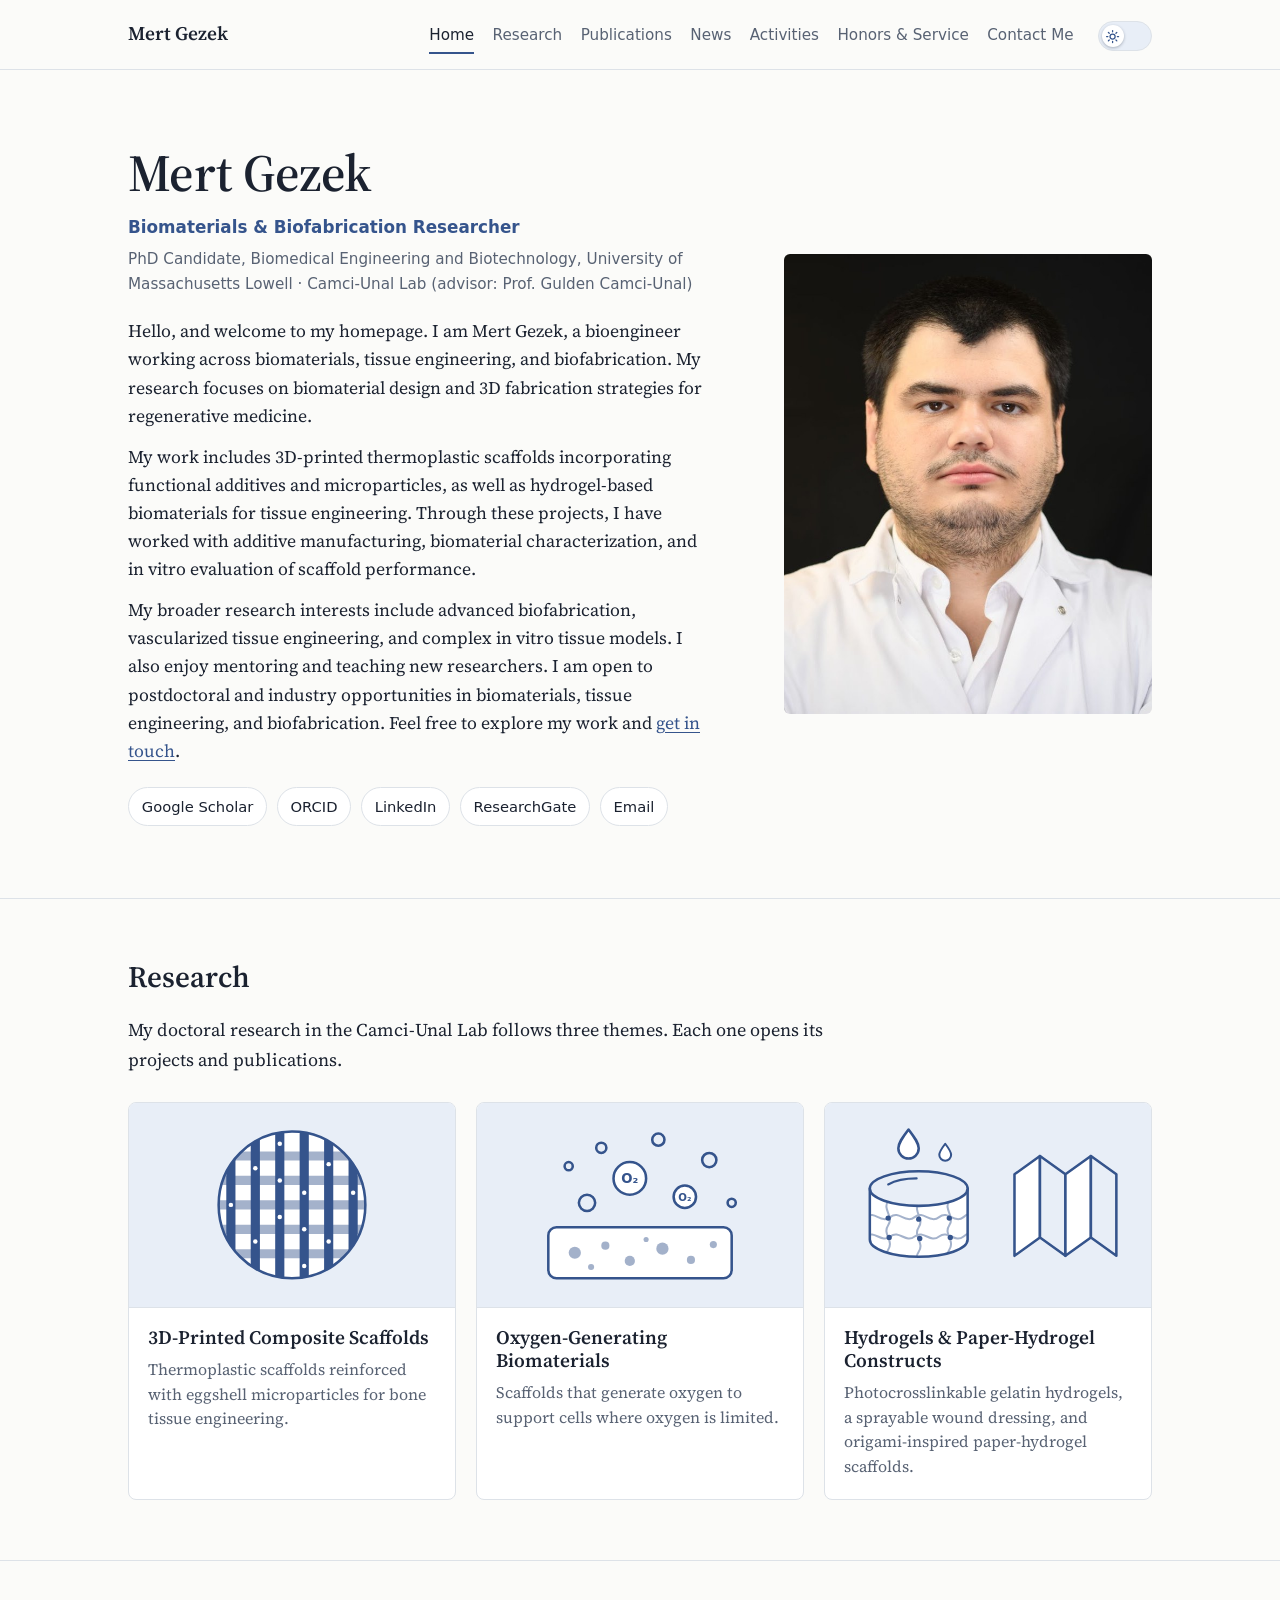
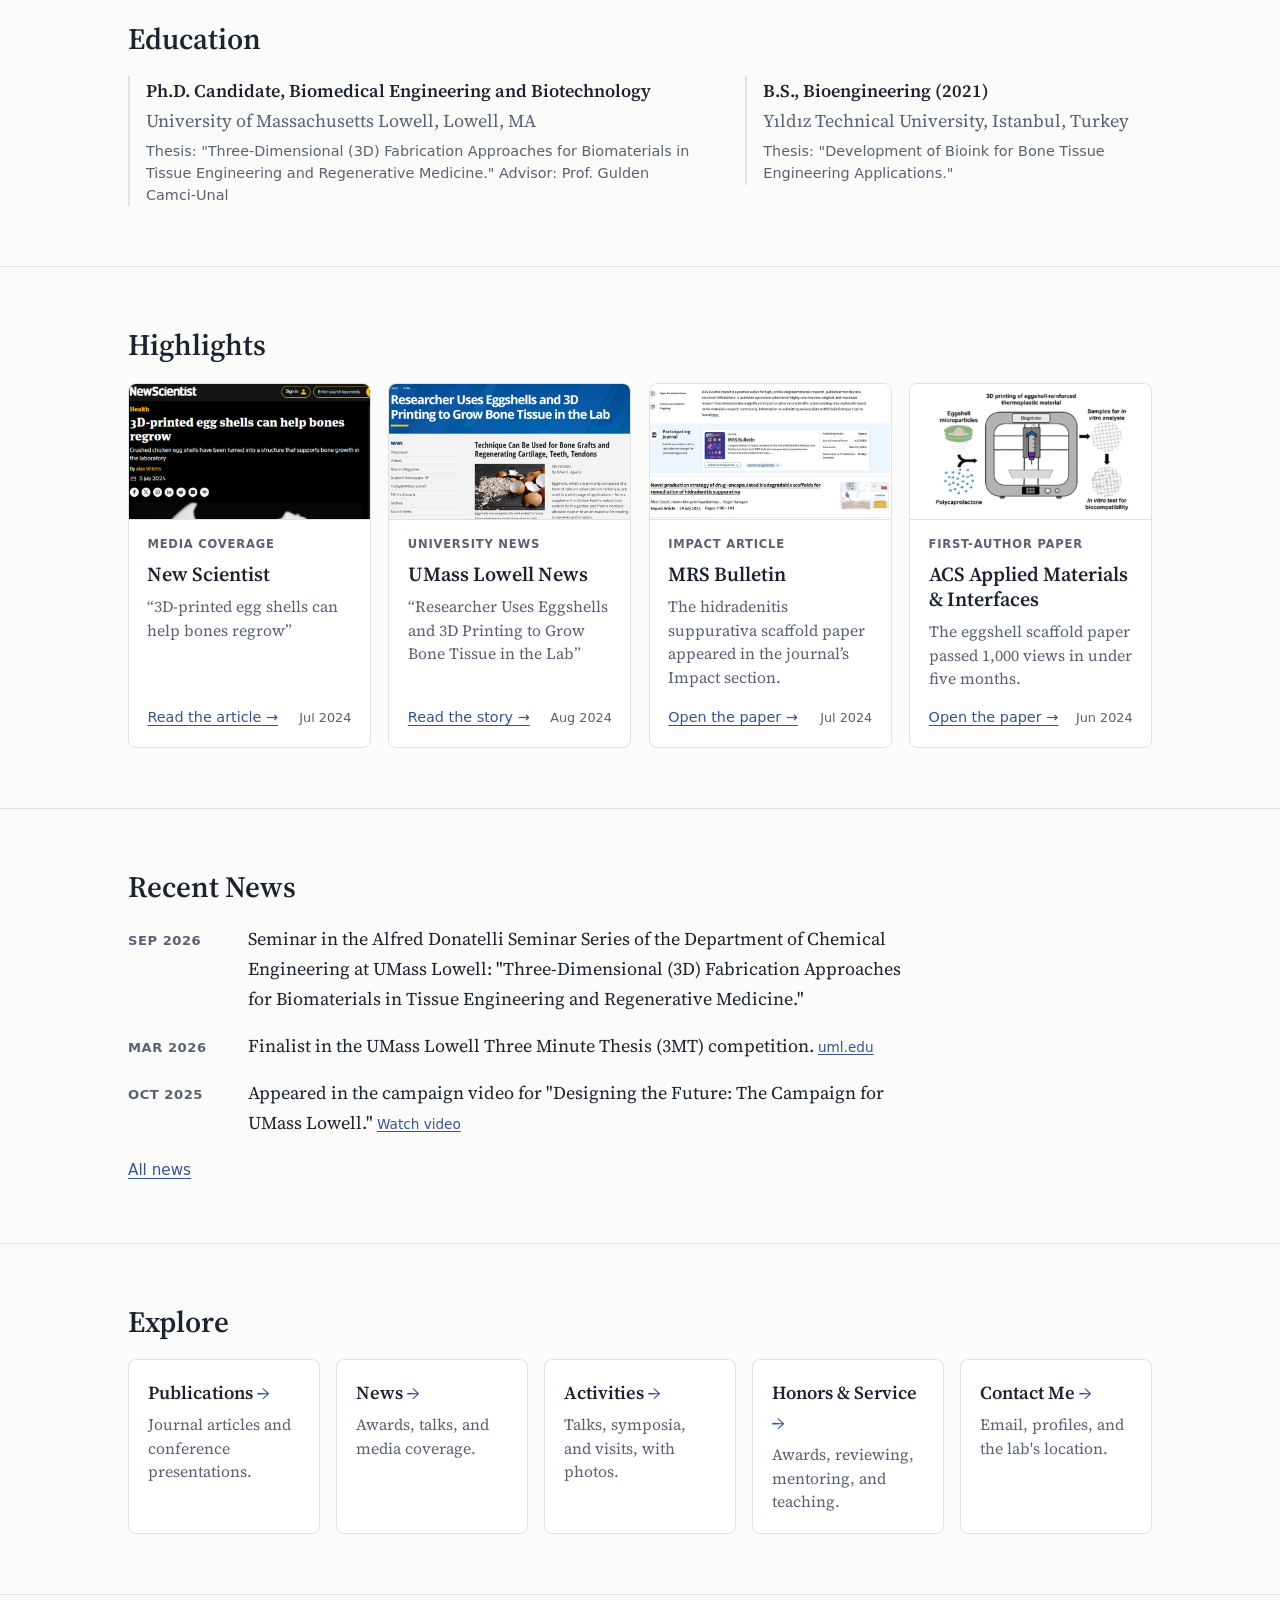
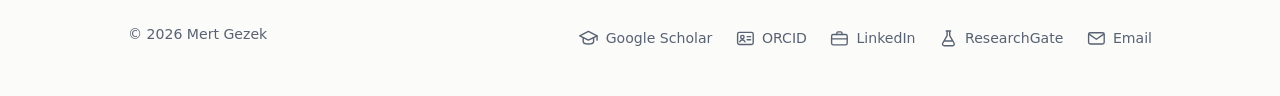
==== index.html @ b30c0f85 "Site for mertgezek.com Static site: eight pages, one stylesheet, two scripts, data files, images.  C" ====
<!doctype html>
<html lang="en">
<head>
<meta charset="utf-8">
<meta name="viewport" content="width=device-width, initial-scale=1">
<title>Mert Gezek | Biomaterials &amp; Biofabrication Researcher</title>
<meta name="description" content="Mert Gezek is a PhD candidate at the University of Massachusetts Lowell. He works on 3D-printed composite scaffolds, oxygen-generating biomaterials, and hydrogels for tissue engineering.">
<link rel="canonical" href="https://mertgezek.com/">
<meta name="color-scheme" content="light dark">
<meta property="og:type" content="website">
<meta property="og:site_name" content="Mert Gezek">
<meta property="og:title" content="Mert Gezek | Biomaterials &amp; Biofabrication Researcher">
<meta property="og:description" content="Mert Gezek is a PhD candidate at the University of Massachusetts Lowell. He works on 3D-printed composite scaffolds, oxygen-generating biomaterials, and hydrogels for tissue engineering.">
<meta property="og:url" content="https://mertgezek.com/">
<meta property="og:image" content="https://mertgezek.com/assets/img/og-image.jpg">
<meta property="og:image:width" content="1200">
<meta property="og:image:height" content="630">
<meta property="og:image:alt" content="False-colored scanning electron microscope image of a tissue engineering scaffold with a swirled, crater-like structure at its center.">
<meta name="twitter:card" content="summary_large_image">
<link rel="icon" href="favicon.ico" sizes="32x32">
<link rel="icon" href="assets/img/favicon.svg" type="image/svg+xml">
<link rel="preconnect" href="https://fonts.googleapis.com">
<link rel="preconnect" href="https://fonts.gstatic.com" crossorigin>
<link rel="stylesheet" href="https://fonts.googleapis.com/css2?family=Source+Serif+4:ital,opsz,wght@0,8..60,400;0,8..60,600;1,8..60,400&display=swap">
<link rel="stylesheet" href="assets/css/style.css">
<script src="assets/js/theme.js"></script>
<script type="application/ld+json">
{
  "@context": "https://schema.org",
  "@type": "Person",
  "name": "Mert Gezek",
  "jobTitle": "PhD Candidate",
  "description": "Biomaterials & Biofabrication Researcher",
  "url": "https://mertgezek.com/",
  "image": "https://mertgezek.com/assets/img/mert-gezek.jpg",
  "affiliation": {
    "@type": "CollegeOrUniversity",
    "name": "University of Massachusetts Lowell"
  },
  "alumniOf": {
    "@type": "CollegeOrUniversity",
    "name": "Yıldız Technical University"
  },
  "knowsAbout": [
    "Biomaterials",
    "Biofabrication",
    "Tissue engineering",
    "3D printing",
    "Hydrogels"
  ],
  "sameAs": [
    "https://scholar.google.com/citations?user=N5mrTisAAAAJ&hl=en",
    "https://orcid.org/0000-0003-3191-6735",
    "https://www.linkedin.com/in/mertgezek/",
    "https://www.researchgate.net/profile/Mert-Gezek",
    "https://www.webofscience.com/wos/author/record/H-8496-2018",
    "https://www.scopus.com/authid/detail.uri?authorId=58018494100",
    "https://github.com/romapeme",
    "https://www.youtube.com/@romapeme",
    "https://x.com/romapeme",
    "https://www.facebook.com/romapeme/"
  ]
}
</script>
</head>
<body>
<a class="skip" href="#main">Skip to content</a>
<header class="site-header">
  <div class="wrap">
    <a class="brand" href="index.html">Mert Gezek</a>
    <nav aria-label="Main">
      <ul>
        <li><a href="index.html" aria-current="page">Home</a></li>
        <li><a href="research.html">Research</a></li>
        <li><a href="publications.html">Publications</a></li>
        <li><a href="news.html">News</a></li>
        <li><a href="activities.html">Activities</a></li>
        <li><a href="service.html">Honors &amp; Service</a></li>
        <li><a href="contact.html">Contact Me</a></li>
      </ul>
    </nav>
    <button class="theme-toggle" type="button" role="switch" aria-checked="false" aria-label="Dark mode" data-theme-toggle hidden>
      <span class="theme-knob">
        <svg class="icon-sun" viewBox="0 0 24 24" aria-hidden="true" focusable="false"><circle cx="12" cy="12" r="4"/><path d="M12 2.5v2M12 19.5v2M2.5 12h2M19.5 12h2M5.3 5.3l1.4 1.4M17.3 17.3l1.4 1.4M5.3 18.7l1.4-1.4M17.3 6.7l1.4-1.4"/></svg>
        <svg class="icon-moon" viewBox="0 0 24 24" aria-hidden="true" focusable="false"><path d="M20.5 13.2A8.5 8.5 0 1 1 10.8 3.5a6.6 6.6 0 0 0 9.7 9.7z"/></svg>
      </span>
    </button>
  </div>
</header>
<main id="main">
  <section class="hero">
    <div class="wrap">
      <div class="hero-text">
        <h1>Mert Gezek</h1>
        <p class="hero-title">Biomaterials &amp; Biofabrication Researcher</p>
        <p class="hero-affiliation">PhD Candidate, Biomedical Engineering and Biotechnology, University of Massachusetts Lowell &middot; Camci-Unal Lab (advisor: Prof. Gulden Camci-Unal)</p>
        <div class="hero-welcome">
          <p>Hello, and welcome to my homepage. I am Mert Gezek, a bioengineer working across biomaterials, tissue engineering, and biofabrication. My research focuses on biomaterial design and 3D fabrication strategies for regenerative medicine.</p>
          <p>My work includes 3D-printed thermoplastic scaffolds incorporating functional additives and microparticles, as well as hydrogel-based biomaterials for tissue engineering. Through these projects, I have worked with additive manufacturing, biomaterial characterization, and in vitro evaluation of scaffold performance.</p>
          <p>My broader research interests include advanced biofabrication, vascularized tissue engineering, and complex in vitro tissue models. I also enjoy mentoring and teaching new researchers. I am open to postdoctoral and industry opportunities in biomaterials, tissue engineering, and biofabrication. Feel free to explore my work and <a href="contact.html">get in touch</a>.</p>
        </div>
        <ul class="profile-links">
          <li><a href="https://scholar.google.com/citations?user=N5mrTisAAAAJ&hl=en" rel="me noopener">Google Scholar</a></li>
          <li><a href="https://orcid.org/0000-0003-3191-6735" rel="me noopener">ORCID</a></li>
          <li><a href="https://www.linkedin.com/in/mertgezek/" rel="me noopener">LinkedIn</a></li>
          <li><a href="https://www.researchgate.net/profile/Mert-Gezek" rel="me noopener">ResearchGate</a></li>
          <li><a href="contact.html" data-email="link" data-user="mertgezek3" data-domain="gmail.com">Email</a></li>
        </ul>
      </div>
      <figure class="hero-figure hero-portrait">
        <img src="assets/img/mert-gezek.jpg" width="682" height="853" alt="Portrait of Mert Gezek in a white lab coat.">
      </figure>
    </div>
  </section>

  <section class="section" aria-labelledby="research-heading">
    <div class="wrap">
      <h2 id="research-heading">Research</h2>
      <p class="lede">My doctoral research in the Camci-Unal Lab follows three themes. Each one opens its projects and publications.</p>
      <div class="cards">
        <article class="card">
          <div class="illustration">
            <svg viewBox="0 0 320 200" role="img" aria-label="Illustration of a 3D-printed lattice scaffold with embedded microparticles">
          <defs><clipPath id="il-disc"><circle cx="160" cy="100" r="72"/></clipPath></defs>
          <circle class="il-surface" cx="160" cy="100" r="72"/>
          <g clip-path="url(#il-disc)">
            <path class="il-line il-faint" stroke-width="9" d="M80 52H240M80 76H240M80 100H240M80 124H240M80 148H240"/>
            <path class="il-line" stroke-width="9" d="M100 20V180M124 20V180M148 20V180M172 20V180M196 20V180M220 20V180"/>
            <g class="il-surface il-twinkle">
              <circle cx="124" cy="64" r="2.2"/><circle cx="148" cy="112" r="2.2"/><circle cx="172" cy="88" r="2.2"/>
              <circle cx="196" cy="136" r="2.2"/><circle cx="100" cy="100" r="2.2"/><circle cx="220" cy="88" r="2.2"/>
              <circle cx="148" cy="40" r="2.2"/><circle cx="172" cy="160" r="2.2"/><circle cx="124" cy="136" r="2.2"/>
              <circle cx="196" cy="60" r="2.2"/><circle cx="172" cy="124" r="2.2"/><circle cx="148" cy="76" r="2.2"/>
            </g>
          </g>
          <circle class="il-line" stroke-width="2.5" cx="160" cy="100" r="72"/>
        </svg>
          </div>
          <div class="card-body">
            <h3><a href="research.html#composite-scaffolds">3D-Printed Composite Scaffolds</a></h3>
            <p>Thermoplastic scaffolds reinforced with eggshell microparticles for bone tissue engineering.</p>
          </div>
        </article>
        <article class="card">
          <div class="illustration">
            <svg viewBox="0 0 320 200" role="img" aria-label="Illustration of a porous scaffold releasing oxygen bubbles">
          <rect class="il-surface" x="70" y="122" width="180" height="50" rx="8"/>
          <g class="il-fill il-faint">
            <circle cx="96" cy="147" r="6"/><circle cx="126" cy="140" r="4"/><circle cx="150" cy="155" r="5"/>
            <circle cx="182" cy="143" r="6"/><circle cx="210" cy="154" r="4"/><circle cx="232" cy="139" r="3.5"/>
            <circle cx="112" cy="161" r="3"/><circle cx="166" cy="134" r="2.5"/>
          </g>
          <rect class="il-line" stroke-width="2.5" x="70" y="122" width="180" height="50" rx="8"/>
          <g class="il-line il-rise" stroke-width="2.5">
            <circle class="il-surface" cx="150" cy="74" r="16"/><circle class="il-surface" cx="204" cy="92" r="11"/>
            <circle cx="108" cy="98" r="8"/><circle cx="228" cy="56" r="7"/><circle cx="178" cy="36" r="6"/>
            <circle cx="122" cy="44" r="5"/><circle cx="90" cy="62" r="4"/><circle cx="250" cy="98" r="4"/>
          </g>
          <text class="il-text il-rise" x="150" y="79" text-anchor="middle" font-size="13">O&#8322;</text>
          <text class="il-text il-rise" x="204" y="96" text-anchor="middle" font-size="10">O&#8322;</text>
        </svg>
          </div>
          <div class="card-body">
            <h3><a href="research.html#oxygen">Oxygen-Generating Biomaterials</a></h3>
            <p>Scaffolds that generate oxygen to support cells where oxygen is limited.</p>
          </div>
        </article>
        <article class="card">
          <div class="illustration">
            <svg viewBox="0 0 320 200" role="img" aria-label="Illustration of a hydrogel disc with its water-filled polymer network next to a folded paper sheet">
          <defs><clipPath id="il-gel"><path d="M44 84v50c0 9.4 21.5 17 48 17s48-7.6 48-17V84z"/></clipPath></defs>
          <path class="il-surface" d="M44 84v50c0 9.4 21.5 17 48 17s48-7.6 48-17V84c0-9.4-21.5-17-48-17S44 74.6 44 84z"/>
          <g clip-path="url(#il-gel)">
            <path class="il-line il-faint" stroke-width="2" d="M40 112c9-7 15 7 24 0s15 7 24 0 15 7 24 0 15 7 24 0 10-3 14 0M40 131c9-7 15 7 24 0s15 7 24 0 15 7 24 0 15 7 24 0 10-3 14 0M62 96c-6 9 6 15 0 24s6 15 0 24 3 10 0 14M92 98c-6 9 6 15 0 24s6 15 0 24 3 10 0 14M122 96c-6 9 6 15 0 24s6 15 0 24 3 10 0 14"/>
            <g class="il-fill">
              <circle cx="62" cy="113" r="2.6"/><circle cx="92" cy="114" r="2.6"/><circle cx="122" cy="113" r="2.6"/>
              <circle cx="63" cy="132" r="2.6"/><circle cx="93" cy="133" r="2.6"/><circle cx="123" cy="132" r="2.6"/>
            </g>
          </g>
          <g class="il-line" stroke-width="2.5">
            <path d="M44 84v50c0 9.4 21.5 17 48 17s48-7.6 48-17V84"/>
            <ellipse class="il-soft" cx="92" cy="84" rx="48" ry="17"/>
            <path stroke-width="2" d="M62 80c7-4 17-6 28-6"/>
          </g>
          <g class="il-line il-bob" stroke-width="2.5">
            <path class="il-surface" d="M82 26c6.5 8.5 10 13.5 10 18.5a10 10 0 0 1-20 0c0-5 3.5-10 10-18.5z"/>
            <path class="il-surface" stroke-width="2" d="M118 40c3.8 5 5.8 8 5.8 10.8a5.8 5.8 0 0 1-11.6 0c0-2.8 2-5.8 5.8-10.8z"/>
          </g>
          <g class="il-line" stroke-width="2.5">
            <path class="il-surface" d="M186 70L211 52L211 132L186 150Z"/>
            <path class="il-soft" d="M211 52L236 70L236 150L211 132Z"/>
            <path class="il-surface" d="M236 70L261 52L261 132L236 150Z"/>
            <path class="il-soft" d="M261 52L286 70L286 150L261 132Z"/>
          </g>
        </svg>
          </div>
          <div class="card-body">
            <h3><a href="research.html#hydrogels">Hydrogels &amp; Paper-Hydrogel Constructs</a></h3>
            <p>Photocrosslinkable gelatin hydrogels, a sprayable wound dressing, and origami-inspired paper-hydrogel scaffolds.</p>
          </div>
        </article>
      </div>
    </div>
  </section>

  <section class="section" aria-labelledby="education-heading">
    <div class="wrap">
      <h2 id="education-heading">Education</h2>
      <ul class="edu">
        <li>
          <span class="edu-degree">Ph.D. Candidate, Biomedical Engineering and Biotechnology</span>
          <span class="edu-place">University of Massachusetts Lowell, Lowell, MA</span>
          <span class="edu-note">Thesis: "Three-Dimensional (3D) Fabrication Approaches for Biomaterials in Tissue Engineering and Regenerative Medicine." Advisor: Prof. Gulden Camci-Unal</span>
        </li>
        <li>
          <span class="edu-degree">B.S., Bioengineering (2021)</span>
          <span class="edu-place">Yıldız Technical University, Istanbul, Turkey</span>
          <span class="edu-note">Thesis: "Development of Bioink for Bone Tissue Engineering Applications."</span>
        </li>
      </ul>
    </div>
  </section>

  <section class="section" aria-labelledby="highlights-heading">
    <div class="wrap">
      <h2 id="highlights-heading">Highlights</h2>
      <ul class="highlights">
        <li class="highlight">
          <a class="highlight-image" href="https://www.newscientist.com/article/2438479-3d-printed-egg-shells-can-help-bones-regrow/" rel="noopener" tabindex="-1" aria-hidden="true"><img src="assets/img/highlight-new-scientist.jpg" width="800" height="450" loading="lazy" alt=""></a>
          <div class="highlight-body">
            <p class="highlight-kind">Media coverage</p>
            <h3>New Scientist</h3>
            <p>&ldquo;3D-printed egg shells can help bones regrow&rdquo;</p>
            <p class="highlight-foot"><a class="highlight-link" href="https://www.newscientist.com/article/2438479-3d-printed-egg-shells-can-help-bones-regrow/" rel="noopener" aria-label="Read the article: New Scientist">Read the article</a><time datetime="2024-07">Jul 2024</time></p>
          </div>
        </li>
        <li class="highlight">
          <a class="highlight-image" href="https://www.uml.edu/news/stories/2024/gulden-camci-unal-new-eggshell-research.aspx" rel="noopener" tabindex="-1" aria-hidden="true"><img src="assets/img/highlight-umass-lowell-news.jpg" width="800" height="450" loading="lazy" alt=""></a>
          <div class="highlight-body">
            <p class="highlight-kind">University news</p>
            <h3>UMass Lowell News</h3>
            <p>&ldquo;Researcher Uses Eggshells and 3D Printing to Grow Bone Tissue in the Lab&rdquo;</p>
            <p class="highlight-foot"><a class="highlight-link" href="https://www.uml.edu/news/stories/2024/gulden-camci-unal-new-eggshell-research.aspx" rel="noopener" aria-label="Read the story: UMass Lowell News">Read the story</a><time datetime="2024-08">Aug 2024</time></p>
          </div>
        </li>
        <li class="highlight">
          <a class="highlight-image" href="https://doi.org/10.1557/s43577-024-00756-z" rel="noopener" tabindex="-1" aria-hidden="true"><img src="assets/img/highlight-mrs-bulletin-impact.jpg" width="800" height="450" loading="lazy" alt=""></a>
          <div class="highlight-body">
            <p class="highlight-kind">Impact Article</p>
            <h3>MRS Bulletin</h3>
            <p>The hidradenitis suppurativa scaffold paper appeared in the journal&rsquo;s Impact section.</p>
            <p class="highlight-foot"><a class="highlight-link" href="https://doi.org/10.1557/s43577-024-00756-z" rel="noopener" aria-label="Open the paper: MRS Bulletin">Open the paper</a><time datetime="2024-07">Jul 2024</time></p>
          </div>
        </li>
        <li class="highlight">
          <a class="highlight-image" href="https://doi.org/10.1021/acsami.4c02800" rel="noopener" tabindex="-1" aria-hidden="true"><img src="assets/img/highlight-acs-article.jpg" width="800" height="450" loading="lazy" alt=""></a>
          <div class="highlight-body">
            <p class="highlight-kind">First-author paper</p>
            <h3>ACS Applied Materials &amp; Interfaces</h3>
            <p>The eggshell scaffold paper passed 1,000 views in under five months.</p>
            <p class="highlight-foot"><a class="highlight-link" href="https://doi.org/10.1021/acsami.4c02800" rel="noopener" aria-label="Open the paper: ACS Applied Materials &amp; Interfaces">Open the paper</a><time datetime="2024-06">Jun 2024</time></p>
          </div>
        </li>
      </ul>
    </div>
  </section>

  <section class="section" aria-labelledby="news-heading">
    <div class="wrap">
      <h2 id="news-heading">Recent News</h2>
      <ul class="news" data-news="recent"></ul>
      <noscript><p>The news list needs JavaScript.</p></noscript>
      <p class="more"><a href="news.html">All news</a></p>
    </div>
  </section>

  <section class="section" aria-labelledby="explore-heading">
    <div class="wrap">
      <h2 id="explore-heading">Explore</h2>
      <ul class="tiles">
        <li><a class="tile" href="publications.html"><strong>Publications</strong><span>Journal articles and conference presentations.</span></a></li>
        <li><a class="tile" href="news.html"><strong>News</strong><span>Awards, talks, and media coverage.</span></a></li>
        <li><a class="tile" href="activities.html"><strong>Activities</strong><span>Talks, symposia, and visits, with photos.</span></a></li>
        <li><a class="tile" href="service.html"><strong>Honors &amp; Service</strong><span>Awards, reviewing, mentoring, and teaching.</span></a></li>
        <li><a class="tile" href="contact.html"><strong>Contact Me</strong><span>Email, profiles, and the lab's location.</span></a></li>
      </ul>
    </div>
  </section>
</main>
<footer class="site-footer">
  <div class="wrap">
    <p>&copy; 2026 Mert Gezek</p>
    <ul class="footer-links">
      <li><a href="https://scholar.google.com/citations?user=N5mrTisAAAAJ&hl=en" rel="me noopener"><svg class="icon" viewBox="0 0 24 24" aria-hidden="true" focusable="false"><path d="M2 9l10-5 10 5-10 5z"/><path d="M6 11.5V16c0 1.2 2.7 2.5 6 2.5s6-1.3 6-2.5v-4.5"/><path d="M22 9v5"/></svg><span>Google Scholar</span></a></li>
      <li><a href="https://orcid.org/0000-0003-3191-6735" rel="me noopener"><svg class="icon" viewBox="0 0 24 24" aria-hidden="true" focusable="false"><rect x="3" y="5" width="18" height="14" rx="2"/><circle cx="8.5" cy="10.5" r="2"/><path d="M5.5 16c.6-1.6 1.7-2.4 3-2.4s2.4.8 3 2.4M14 10h4M14 13.5h4"/></svg><span>ORCID</span></a></li>
      <li><a href="https://www.linkedin.com/in/mertgezek/" rel="me noopener"><svg class="icon" viewBox="0 0 24 24" aria-hidden="true" focusable="false"><rect x="3" y="7.5" width="18" height="12" rx="2"/><path d="M9 7.5V6a1.5 1.5 0 0 1 1.5-1.5h3A1.5 1.5 0 0 1 15 6v1.5M3 12.5h18"/></svg><span>LinkedIn</span></a></li>
      <li><a href="https://www.researchgate.net/profile/Mert-Gezek" rel="me noopener"><svg class="icon" viewBox="0 0 24 24" aria-hidden="true" focusable="false"><path d="M9.5 3.5h5M10.5 3.5v5.2L5.4 17.6A2 2 0 0 0 7.1 20.5h9.8a2 2 0 0 0 1.7-2.9L13.5 8.7V3.5M8 15h8"/></svg><span>ResearchGate</span></a></li>
      <li><a href="contact.html" data-email="link" data-user="mertgezek3" data-domain="gmail.com"><svg class="icon" viewBox="0 0 24 24" aria-hidden="true" focusable="false"><rect x="3" y="5.5" width="18" height="13" rx="2"/><path d="M3.5 7l8.5 6 8.5-6"/></svg><span>Email</span></a></li>
    </ul>
  </div>
</footer>
<script src="data/publications.js"></script>
<script src="data/news.js"></script>
<script src="assets/js/render.js"></script>
</body>
</html>
---- assets/css/style.css ----
/* mertgezek.com */

:root {
  --bg: #fbfbf9;
  --surface: #ffffff;
  --text: #1b2230;
  --muted: #586273;
  --line: #dde2e8;
  --accent: #35548c;
  --accent-soft: #e8eef7;
  --serif: "Source Serif 4", Georgia, "Times New Roman", serif;
  --sans: system-ui, -apple-system, "Segoe UI", Roboto, "Helvetica Neue", Arial, sans-serif;
  --wrap: 68rem;
  --gutter: 1.25rem;
}

/* Dark colors. Without a choice by the visitor the site follows the device
   setting; the button in the header sets data-theme on <html> (theme.js). */
@media (prefers-color-scheme: dark) {
  :root:not([data-theme="light"]) {
    --bg: #10141b;
    --surface: #161b24;
    --text: #e7eaf0;
    --muted: #a3adbd;
    --line: #2a3342;
    --accent: #a9c4ef;
    --accent-soft: #1c2637;
  }
}

:root[data-theme="dark"] {
  --bg: #10141b;
  --surface: #161b24;
  --text: #e7eaf0;
  --muted: #a3adbd;
  --line: #2a3342;
  --accent: #a9c4ef;
  --accent-soft: #1c2637;
  color-scheme: dark;
}

:root[data-theme="light"] {
  color-scheme: light;
}

*,
*::before,
*::after {
  box-sizing: border-box;
}

html {
  -webkit-text-size-adjust: 100%;
  text-size-adjust: 100%;
  scroll-behavior: smooth;
}

@media (prefers-reduced-motion: reduce) {
  html {
    scroll-behavior: auto;
  }
}

body {
  margin: 0;
  background: var(--bg);
  color: var(--text);
  font-family: var(--serif);
  font-size: 1.0625rem;
  line-height: 1.65;
  overflow-wrap: break-word;
}

[hidden] {
  display: none !important;
}

img,
svg {
  max-width: 100%;
  height: auto;
  display: block;
}

a {
  color: var(--accent);
  text-decoration-thickness: 1px;
  text-underline-offset: 0.18em;
}

a:hover {
  text-decoration-thickness: 2px;
}

a:focus-visible,
button:focus-visible {
  outline: 2px solid var(--accent);
  outline-offset: 3px;
  border-radius: 2px;
}

h1,
h2,
h3 {
  font-family: var(--serif);
  font-weight: 600;
  line-height: 1.2;
  margin: 0;
}

h1 {
  font-size: clamp(2.25rem, 7vw, 3.25rem);
  letter-spacing: -0.01em;
}

h2 {
  font-size: clamp(1.5rem, 4vw, 1.85rem);
}

h3 {
  font-size: 1.2rem;
}

p {
  margin: 0 0 1rem;
}

ul {
  margin: 0;
  padding: 0;
  list-style: none;
}

.wrap {
  width: 100%;
  max-width: var(--wrap);
  margin: 0 auto;
  padding: 0 var(--gutter);
}

.skip {
  position: absolute;
  left: -999px;
  top: 0;
  background: var(--accent);
  color: var(--bg);
  padding: 0.5rem 0.9rem;
  font-family: var(--sans);
  font-size: 0.9rem;
  z-index: 10;
}

.skip:focus {
  left: 0;
}

/* Header */

.site-header {
  border-bottom: 1px solid var(--line);
}

.site-header .wrap {
  display: flex;
  flex-wrap: wrap;
  align-items: baseline;
  justify-content: space-between;
  gap: 0.25rem 1.5rem;
  padding-top: 1.1rem;
  padding-bottom: 0.9rem;
}

.brand {
  font-family: var(--serif);
  font-weight: 600;
  font-size: 1.2rem;
  color: var(--text);
  text-decoration: none;
}

.site-header nav ul {
  display: flex;
  flex-wrap: wrap;
  gap: 0.15rem 1.15rem;
}

.site-header nav a {
  display: inline-block;
  padding: 0.3rem 0;
  font-family: var(--sans);
  font-size: 0.95rem;
  color: var(--muted);
  text-decoration: none;
  border-bottom: 2px solid transparent;
}

.site-header nav a:hover {
  color: var(--text);
}

.site-header nav a[aria-current="page"] {
  color: var(--text);
  border-bottom-color: var(--accent);
}

/* On narrow screens the name and the mode button share the first row and the
   navigation takes the second. */
.site-header nav {
  order: 3;
  flex-basis: 100%;
}

/* Mode switch: a small sliding switch. Knob on the left with a sun in light
   mode, on the right with a moon in dark mode. */
.theme-toggle {
  order: 2;
  align-self: center;
  flex: none;
  display: block;
  width: 3.4rem;
  height: 1.9rem;
  padding: 0.2rem;
  border: 1px solid var(--line);
  border-radius: 999px;
  background: var(--accent-soft);
  cursor: pointer;
}

.theme-toggle:hover {
  border-color: var(--muted);
}

.theme-knob {
  display: flex;
  align-items: center;
  justify-content: center;
  width: 1.4rem;
  height: 1.4rem;
  border-radius: 50%;
  background: #ffffff;
  color: var(--accent);
  box-shadow: 0 1px 3px rgba(20, 30, 50, 0.3);
  transition: transform 0.22s ease;
}

.theme-knob svg {
  width: 0.95rem;
  height: 0.95rem;
  fill: none;
  stroke: currentColor;
  stroke-width: 2;
  stroke-linecap: round;
  stroke-linejoin: round;
}

.theme-knob .icon-moon,
:root[data-theme="dark"] .theme-knob .icon-sun {
  display: none;
}

:root[data-theme="dark"] .theme-knob .icon-moon {
  display: block;
}

:root[data-theme="dark"] .theme-knob {
  transform: translateX(calc(1.6rem - 2px));
  background: var(--accent);
  color: var(--bg);
}

@media (prefers-reduced-motion: reduce) {
  .theme-knob {
    transition: none;
  }
}

/* Sections */

main {
  display: block;
}

.section {
  padding: 2.75rem 0;
  border-top: 1px solid var(--line);
}

.section:first-child {
  border-top: 0;
}

.section > .wrap > h2 {
  margin-bottom: 1.25rem;
}

.lede {
  max-width: 44rem;
}

.prose {
  max-width: 44rem;
}

.more {
  margin: 1.25rem 0 0;
  font-family: var(--sans);
  font-size: 0.95rem;
}

.label {
  font-family: var(--sans);
  font-size: 0.8rem;
  font-weight: 600;
  letter-spacing: 0.08em;
  text-transform: uppercase;
  color: var(--muted);
  margin: 0 0 0.6rem;
}

/* Hero */

.hero {
  padding: 2.5rem 0 3rem;
}

.hero .wrap {
  display: grid;
  gap: 2rem;
}

.hero-title {
  font-family: var(--sans);
  font-size: 1.05rem;
  font-weight: 600;
  color: var(--accent);
  margin: 0.6rem 0 0.35rem;
}

.hero-affiliation {
  font-family: var(--sans);
  font-size: 0.95rem;
  color: var(--muted);
  margin: 0 0 1.25rem;
}

.hero-welcome {
  margin: 0 0 1.4rem;
  max-width: 36rem;
}

.hero-welcome p {
  font-size: 1.1rem;
  line-height: 1.6;
  margin: 0 0 0.8rem;
}

.hero-portrait {
  order: -1;
  width: 9.5rem;
}

.honor-figure {
  margin: 0;
}

.honor-figure img {
  width: 100%;
  border-radius: 6px;
}

.profile-links {
  display: flex;
  flex-wrap: wrap;
  gap: 0.5rem 0.6rem;
  font-family: var(--sans);
  font-size: 0.92rem;
}

.profile-links a {
  display: inline-block;
  padding: 0.4rem 0.8rem;
  border: 1px solid var(--line);
  border-radius: 999px;
  color: var(--text);
  text-decoration: none;
  background: var(--surface);
}

.profile-links a:hover {
  border-color: var(--accent);
  color: var(--accent);
}

.hero-figure {
  margin: 0;
}

.hero-figure img {
  width: 100%;
  border-radius: 6px;
  background: var(--accent-soft);
}

figcaption {
  font-family: var(--sans);
  font-size: 0.82rem;
  line-height: 1.5;
  color: var(--muted);
  margin-top: 0.6rem;
}

figcaption strong {
  color: var(--text);
  font-weight: 600;
}

/* Cards */

.cards {
  display: grid;
  gap: 1.25rem;
  margin-top: 1.75rem;
}

.card {
  border: 1px solid var(--line);
  border-radius: 8px;
  background: var(--surface);
  overflow: hidden;
  display: flex;
  flex-direction: column;
}

.card .illustration {
  border-bottom: 1px solid var(--line);
}

.card-body {
  padding: 1.1rem 1.2rem 1.25rem;
  display: flex;
  flex-direction: column;
  gap: 0.5rem;
  flex: 1;
}

.card-body p {
  margin: 0;
  color: var(--muted);
  font-size: 1rem;
  line-height: 1.55;
}

.card-body h3 a {
  color: var(--text);
  text-decoration: none;
}

.card-body h3 a:hover {
  color: var(--accent);
  text-decoration: underline;
}

/* Illustrations */

.illustration {
  color: var(--accent);
  background: var(--accent-soft);
}

.illustration svg {
  width: 100%;
}

.il-soft {
  fill: var(--accent-soft);
}

.il-surface {
  fill: var(--surface);
}

.il-fill {
  fill: currentColor;
}

.il-line {
  fill: none;
  stroke: currentColor;
  stroke-linecap: round;
  stroke-linejoin: round;
}

.il-faint {
  opacity: 0.45;
}

.il-text {
  fill: currentColor;
  font-family: var(--sans);
  font-weight: 600;
}

/* Publications */

.pubs {
  display: grid;
  gap: 1.35rem;
  max-width: 50rem;
}

.pub {
  padding-left: 1rem;
  border-left: 2px solid var(--line);
}

.pub-title {
  display: block;
  font-weight: 600;
  line-height: 1.4;
}

.pub-authors,
.pub-venue {
  display: block;
  font-size: 0.98rem;
  line-height: 1.5;
}

.pub-authors {
  color: var(--muted);
  margin-top: 0.2rem;
}

.pub-authors strong {
  color: var(--text);
  font-weight: 600;
}

.pub-meta {
  display: flex;
  flex-wrap: wrap;
  align-items: center;
  gap: 0.35rem 0.75rem;
  margin-top: 0.3rem;
  font-family: var(--sans);
  font-size: 0.85rem;
}

.badge {
  display: inline-block;
  padding: 0.05rem 0.5rem;
  border: 1px solid var(--accent);
  border-radius: 999px;
  color: var(--accent);
  font-size: 0.75rem;
  font-weight: 600;
  letter-spacing: 0.04em;
  text-transform: uppercase;
}

/* Marks unpublished work on the Research page */
.badge-ongoing {
  margin-right: 0.35rem;
  border-color: transparent;
  background: var(--accent-soft);
  font-family: var(--sans);
  line-height: 1.5;
  vertical-align: 0.12em;
}

h2 .badge-ongoing {
  margin: 0 0 0 0.5rem;
  vertical-align: 0.35em;
}

.plain-list {
  display: grid;
  gap: 0.9rem;
  max-width: 50rem;
}

.plain-list li {
  padding-left: 1rem;
  border-left: 2px solid var(--line);
}

.plain-list .note {
  display: block;
  font-family: var(--sans);
  font-size: 0.85rem;
  color: var(--muted);
  margin-top: 0.15rem;
}

/* News */

.news {
  display: grid;
  gap: 1.1rem;
  max-width: 50rem;
}

.news-item {
  display: grid;
  gap: 0.1rem;
}

.news-item time {
  font-family: var(--sans);
  font-size: 0.82rem;
  font-weight: 600;
  letter-spacing: 0.04em;
  text-transform: uppercase;
  color: var(--muted);
}

.news-item p {
  margin: 0;
}

.news-source {
  font-family: var(--sans);
  font-size: 0.85rem;
  white-space: nowrap;
}

/* Two columns */

.columns {
  display: grid;
  gap: 2.25rem;
}

.columns h3 {
  margin-bottom: 0.75rem;
}

.simple-list {
  display: grid;
  gap: 0.7rem;
}

.simple-list li {
  padding-left: 1rem;
  border-left: 2px solid var(--line);
}

.group + .group {
  margin-top: 1.75rem;
}

/* Education on the home page */

.edu {
  display: grid;
  gap: 1.25rem 3rem;
  align-items: start;
}

.edu li {
  padding-left: 1rem;
  border-left: 2px solid var(--line);
}

.edu span {
  display: block;
}

.edu-degree {
  font-weight: 600;
}

.edu-place {
  color: var(--muted);
}

.edu-note {
  margin-top: 0.35rem;
  font-family: var(--sans);
  font-size: 0.9rem;
  line-height: 1.5;
  color: var(--muted);
}

/* Research themes */

.theme {
  display: grid;
  gap: 1.5rem;
}

.theme .illustration {
  border: 1px solid var(--line);
  border-radius: 8px;
  overflow: hidden;
  max-width: 26rem;
}

.theme h2 {
  margin-bottom: 0.9rem;
}

.theme h3 {
  margin: 1.5rem 0 0.75rem;
}

.theme .label {
  margin-top: 1.5rem;
}

/* Highlights and explore tiles (home) */

.highlights {
  display: grid;
  gap: 1.1rem;
}

.highlight {
  display: flex;
  flex-direction: column;
  border: 1px solid var(--line);
  border-radius: 8px;
  background: var(--surface);
  overflow: hidden;
}

.highlight-image {
  display: block;
  background: #fff;
  border-bottom: 1px solid var(--line);
}

.highlight-image img {
  width: 100%;
  height: auto;
  aspect-ratio: 16 / 9;
  object-fit: cover;
}

.highlight-body {
  display: flex;
  flex-direction: column;
  flex: 1;
  padding: 1rem 1.15rem 1.15rem;
}

.highlight-kind {
  margin: 0 0 0.55rem;
  font-family: var(--sans);
  font-size: 0.72rem;
  font-weight: 700;
  letter-spacing: 0.07em;
  text-transform: uppercase;
  color: var(--muted);
}

.highlight-body h3 {
  margin-bottom: 0.5rem;
  font-size: 1.25rem;
  line-height: 1.25;
}

.highlight-body p {
  margin: 0 0 1rem;
  color: var(--muted);
  font-size: 0.98rem;
  line-height: 1.5;
}

.highlight-body .highlight-kind {
  margin-bottom: 0.55rem;
  font-size: 0.72rem;
}

.highlight-body .highlight-foot {
  display: flex;
  align-items: baseline;
  justify-content: space-between;
  gap: 0.75rem;
  margin: auto 0 0;
  font-family: var(--sans);
  font-size: 0.9rem;
}

.highlight-foot time {
  font-size: 0.8rem;
  white-space: nowrap;
}

.highlight-link::after {
  content: " \2192";
}

.tiles {
  display: grid;
  gap: 1rem;
}

.tile {
  display: flex;
  flex-direction: column;
  gap: 0.3rem;
  height: 100%;
  padding: 1.1rem 1.2rem 1.2rem;
  border: 1px solid var(--line);
  border-radius: 8px;
  background: var(--surface);
  color: var(--text);
  text-decoration: none;
}

.tile strong {
  font-size: 1.15rem;
  font-weight: 600;
}

.tile strong::after {
  content: " \2192";
  color: var(--accent);
}

.tile span {
  color: var(--muted);
  font-size: 0.98rem;
  line-height: 1.5;
}

.tile:hover {
  border-color: var(--accent);
}

.tile:hover strong {
  color: var(--accent);
}

/* Activities */

.activities {
  display: grid;
  gap: 3rem;
  max-width: 56rem;
}

.activity + .activity {
  padding-top: 3rem;
  border-top: 1px solid var(--line);
}

.activity-meta {
  font-family: var(--sans);
  font-size: 0.82rem;
  font-weight: 600;
  letter-spacing: 0.04em;
  text-transform: uppercase;
  color: var(--muted);
  margin: 0 0 0.5rem;
}

.activity h2 {
  font-size: clamp(1.3rem, 3.5vw, 1.6rem);
  margin-bottom: 0.75rem;
}

.activity p {
  max-width: 44rem;
}

.photos {
  display: grid;
  gap: 0.75rem;
  margin-top: 1.25rem;
}

.photos a {
  display: block;
  border-radius: 6px;
  overflow: hidden;
  background: var(--accent-soft);
}

.photos img {
  width: 100%;
  height: 100%;
  object-fit: cover;
}

.photos:not(.many) {
  max-width: 36rem;
}

.photos:not(.many) .portrait {
  max-width: 22rem;
}

/* Contact page */

address {
  font-style: normal;
  margin-bottom: 1.25rem;
}

.map {
  display: block;
  width: 100%;
  max-width: 50rem;
  aspect-ratio: 16 / 9;
  min-height: 18rem;
  border: 1px solid var(--line);
  border-radius: 8px;
  background: var(--accent-soft);
}

.actions {
  display: flex;
  flex-wrap: wrap;
  gap: 0.6rem;
}

.button {
  display: inline-flex;
  align-items: center;
  gap: 0.5rem;
  padding: 0.6rem 1.1rem;
  border: 1px solid var(--accent);
  border-radius: 999px;
  background: var(--accent);
  color: var(--bg);
  font-family: var(--sans);
  font-size: 0.95rem;
  font-weight: 600;
  text-decoration: none;
}

.actions li + li .button {
  background: var(--surface);
  color: var(--accent);
}

.button:hover {
  filter: brightness(1.1);
}

.reveal {
  margin: 0.9rem 0 0;
}

.text-button {
  padding: 0;
  border: 0;
  background: none;
  color: var(--accent);
  font-family: var(--sans);
  font-size: 0.9rem;
  text-decoration: underline;
  text-underline-offset: 0.18em;
  cursor: pointer;
}

.contact-list {
  margin-top: 0.9rem;
}

.profile-grid {
  display: grid;
  grid-template-columns: repeat(auto-fill, minmax(11.5rem, 1fr));
  gap: 0.75rem;
  max-width: 56rem;
  font-family: var(--sans);
  font-size: 0.98rem;
}

.profile-grid a {
  display: flex;
  align-items: center;
  gap: 0.7rem;
  padding: 0.8rem 1rem;
  border: 1px solid var(--line);
  border-radius: 8px;
  background: var(--surface);
  color: var(--text);
  text-decoration: none;
}

.profile-grid a:hover {
  border-color: var(--accent);
  color: var(--accent);
}

.profile-grid .icon {
  width: 1.5rem;
  height: 1.5rem;
  color: var(--accent);
}

.contact-list .note {
  display: inline;
  font-family: var(--sans);
  font-size: 0.85rem;
  color: var(--muted);
  margin-left: 0.4rem;
}

/* Light motion in the illustrations */

@media (prefers-reduced-motion: no-preference) {
  .il-rise {
    animation: il-rise 4.5s ease-in-out infinite alternate;
  }

  .il-bob {
    animation: il-bob 3.2s ease-in-out infinite alternate;
  }

  .il-twinkle {
    animation: il-twinkle 2.8s ease-in-out infinite alternate;
  }
}

@keyframes il-rise {
  from { transform: translateY(5px); }
  to { transform: translateY(-5px); }
}

@keyframes il-bob {
  from { transform: translateY(-3px); }
  to { transform: translateY(4px); }
}

@keyframes il-twinkle {
  from { opacity: 0.35; }
  to { opacity: 1; }
}

/* Videos (the player loads only after a click) */

.videos {
  display: grid;
  gap: 1.25rem;
  max-width: 50rem;
}

.video {
  margin: 0;
}

.video-load,
.video-frame {
  display: flex;
  aspect-ratio: 16 / 9;
  width: 100%;
  border: 1px solid var(--line);
  border-radius: 8px;
  overflow: hidden;
}

.video-load {
  flex-direction: column;
  align-items: center;
  justify-content: center;
  gap: 0.6rem;
  background: var(--accent-soft);
  color: var(--accent);
  font-family: var(--sans);
  font-size: 0.9rem;
  font-weight: 600;
  text-decoration: none;
}

.video-load:hover .play circle {
  fill: var(--accent);
}

.video-load:hover .play path {
  fill: var(--accent-soft);
}

.play {
  width: 3.25rem;
  height: 3.25rem;
}

.play circle {
  fill: var(--surface);
  stroke: currentColor;
  stroke-width: 2;
}

.play path {
  fill: currentColor;
}

.video-frame {
  border: 0;
  background: #000;
}

.interests {
  max-width: 44rem;
  font-size: 1rem;
  color: var(--muted);
}

.interests strong {
  color: var(--text);
  font-weight: 600;
}

h3.sub {
  margin: 2rem 0 1rem;
}

/* Contact and footer */

.contact-line {
  font-size: 1.1rem;
}

.site-footer {
  border-top: 1px solid var(--line);
  padding: 1.75rem 0 2.5rem;
  font-family: var(--sans);
  font-size: 0.88rem;
  color: var(--muted);
}

.site-footer .wrap {
  display: flex;
  flex-wrap: wrap;
  gap: 0.6rem 1.5rem;
  justify-content: space-between;
}

.site-footer p {
  margin: 0;
}

.site-footer ul {
  display: flex;
  flex-wrap: wrap;
  gap: 0.3rem 1.4rem;
}

.site-footer a {
  color: var(--muted);
}

.site-footer a:hover {
  color: var(--accent);
}

.footer-links a {
  display: inline-flex;
  align-items: center;
  gap: 0.4rem;
  padding: 0.25rem 0;
  text-decoration: none;
}

.footer-links a:hover span {
  text-decoration: underline;
}

.icon {
  width: 1.3rem;
  height: 1.3rem;
  flex: none;
  fill: none;
  stroke: currentColor;
  stroke-width: 1.6;
  stroke-linecap: round;
  stroke-linejoin: round;
}

.page-head {
  padding: 2.5rem 0 0.5rem;
}

.page-head p {
  margin: 0.9rem 0 0;
  max-width: 44rem;
  color: var(--muted);
}

.notfound {
  padding: 5rem 0;
}

/* Wider screens */

@media (min-width: 46rem) {
  .edu {
    grid-template-columns: 1.4fr 1fr;
  }

  :root {
    --gutter: 2rem;
  }

  body {
    font-size: 1.125rem;
  }

  .section {
    padding: 3.75rem 0;
  }

  .cards {
    grid-template-columns: repeat(3, 1fr);
  }

  .columns {
    grid-template-columns: 1fr 1fr;
    gap: 3rem;
  }

  .news-item {
    grid-template-columns: 6.5rem 1fr;
    gap: 1rem;
    align-items: baseline;
  }

  .theme {
    grid-template-columns: minmax(0, 17rem) minmax(0, 1fr);
    gap: 2.5rem;
    align-items: start;
  }

  .videos {
    grid-template-columns: 1fr 1fr;
  }

  .highlights {
    grid-template-columns: 1fr 1fr;
  }

  .tiles {
    grid-template-columns: 1fr 1fr;
  }

  .photos.many {
    grid-template-columns: 1fr 1fr;
  }

  .photos .wide {
    grid-column: 1 / -1;
  }
}

@media (min-width: 60rem) {
  .site-header nav {
    order: 0;
    flex-basis: auto;
    margin-left: auto;
  }

  .theme-toggle {
    order: 0;
  }

  .hero {
    padding: 4.5rem 0 4.5rem;
  }

  .hero .wrap {
    grid-template-columns: minmax(0, 1.2fr) minmax(0, 0.8fr);
    gap: 3.5rem;
    align-items: center;
  }

  .hero-portrait {
    order: 0;
    width: 100%;
    max-width: 23rem;
    justify-self: end;
  }

  .theme {
    grid-template-columns: minmax(0, 21rem) minmax(0, 1fr);
    gap: 3.5rem;
  }

  .tiles {
    grid-template-columns: repeat(5, 1fr);
  }

  .highlights {
    grid-template-columns: repeat(4, 1fr);
  }
}

/* Light motion. Cards lift a little under the pointer; sections fade in once as
   they scroll into view (theme.js adds "reveal-on" to <html> only when the
   browser can do it and the visitor has not asked for less motion); colors
   change softly when the mode switch is used. */

@media (hover: hover) and (prefers-reduced-motion: no-preference) {
  .card,
  .tile,
  .highlight {
    transition: transform 0.18s ease, box-shadow 0.18s ease, border-color 0.18s ease;
  }

  .card:hover,
  .tile:hover,
  .highlight:hover {
    transform: translateY(-3px);
    box-shadow: 0 10px 24px rgba(20, 30, 50, 0.12);
  }
}

.reveal-on main > .section > .wrap {
  opacity: 0;
  transform: translateY(14px);
  transition: opacity 0.55s ease, transform 0.55s ease;
}

.reveal-on main > .section.is-visible > .wrap {
  opacity: 1;
  transform: none;
}

.theme-anim,
.theme-anim *,
.theme-anim *::before,
.theme-anim *::after {
  transition: background-color 0.25s ease, color 0.25s ease, border-color 0.25s ease, fill 0.25s ease, stroke 0.25s ease !important;
}

@media print {
  .site-header nav,
  .theme-toggle,
  .skip,
  .profile-links {
    display: none;
  }

  body {
    background: #fff;
    color: #000;
  }

  .reveal-on main > .section > .wrap {
    opacity: 1;
    transform: none;
  }
}
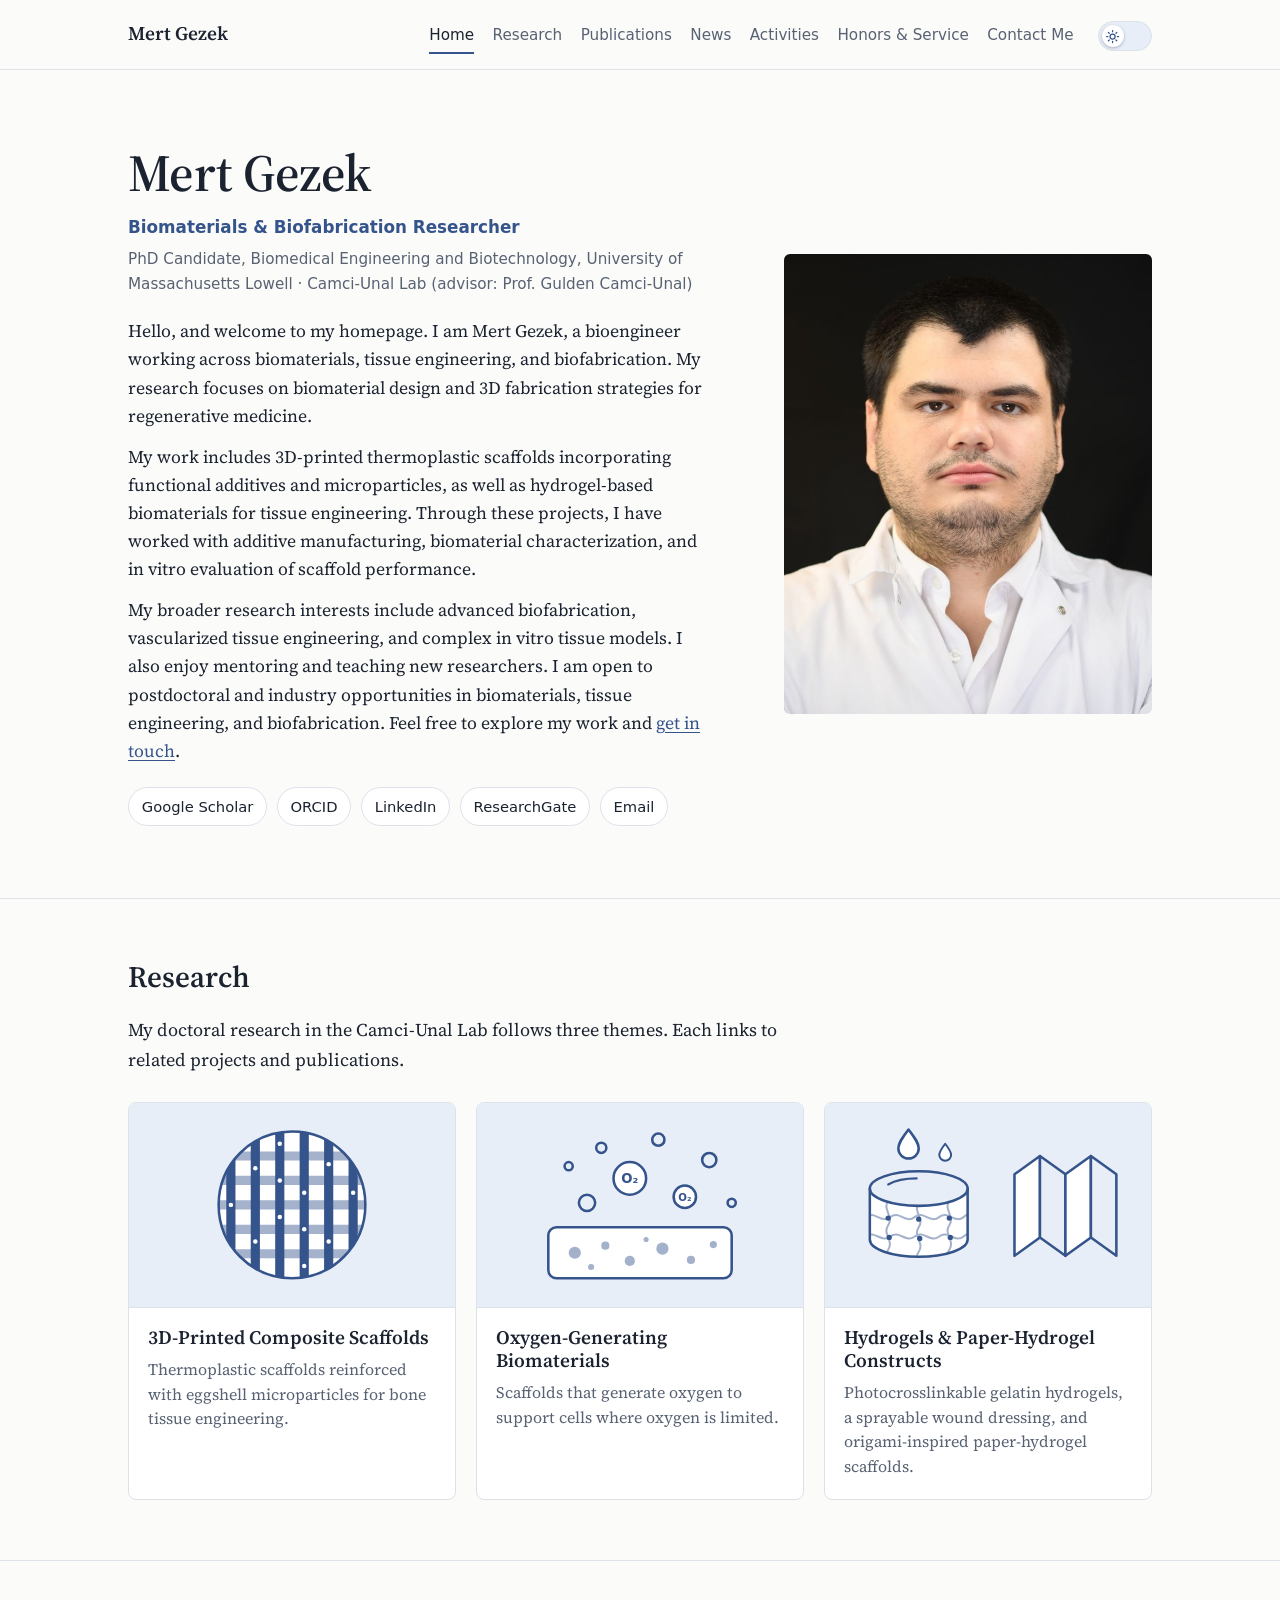
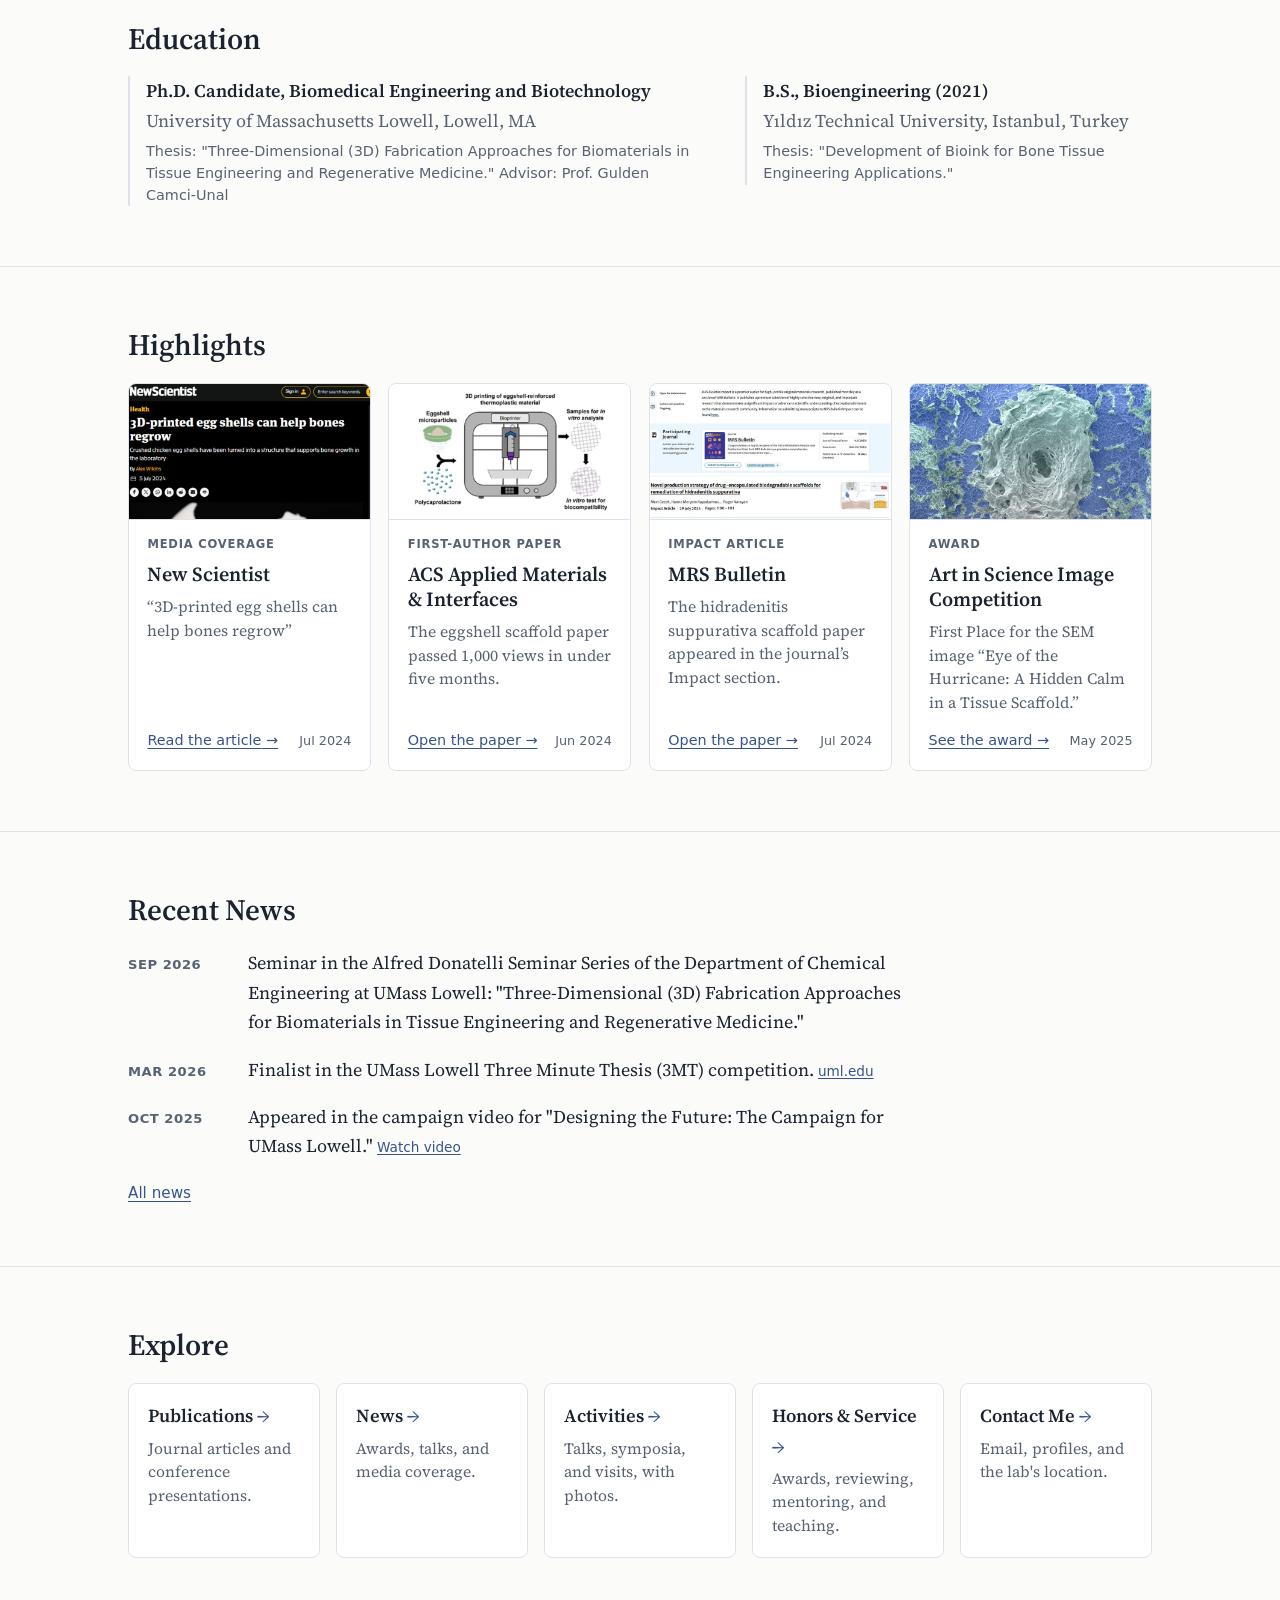
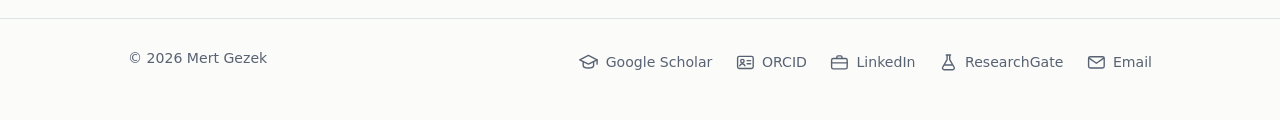
==== commit 75d6f962: "Second review round: wording fixes, award card in Highlights, name before photo on phones Research: " ====
--- a/index.html
+++ b/index.html
@@ -116,7 +116,7 @@
   <section class="section" aria-labelledby="research-heading">
     <div class="wrap">
       <h2 id="research-heading">Research</h2>
-      <p class="lede">My doctoral research in the Camci-Unal Lab follows three themes. Each one opens its projects and publications.</p>
+      <p class="lede">My doctoral research in the Camci-Unal Lab follows three themes. Each links to related projects and publications.</p>
       <div class="cards">
         <article class="card">
           <div class="illustration">
@@ -235,12 +235,12 @@
           </div>
         </li>
         <li class="highlight">
-          <a class="highlight-image" href="https://www.uml.edu/news/stories/2024/gulden-camci-unal-new-eggshell-research.aspx" rel="noopener" tabindex="-1" aria-hidden="true"><img src="assets/img/highlight-umass-lowell-news.jpg" width="800" height="450" loading="lazy" alt=""></a>
+          <a class="highlight-image" href="https://doi.org/10.1021/acsami.4c02800" rel="noopener" tabindex="-1" aria-hidden="true"><img src="assets/img/highlight-acs-article.jpg" width="800" height="450" loading="lazy" alt=""></a>
           <div class="highlight-body">
-            <p class="highlight-kind">University news</p>
-            <h3>UMass Lowell News</h3>
-            <p>&ldquo;Researcher Uses Eggshells and 3D Printing to Grow Bone Tissue in the Lab&rdquo;</p>
-            <p class="highlight-foot"><a class="highlight-link" href="https://www.uml.edu/news/stories/2024/gulden-camci-unal-new-eggshell-research.aspx" rel="noopener" aria-label="Read the story: UMass Lowell News">Read the story</a><time datetime="2024-08">Aug 2024</time></p>
+            <p class="highlight-kind">First-author paper</p>
+            <h3>ACS Applied Materials &amp; Interfaces</h3>
+            <p>The eggshell scaffold paper passed 1,000 views in under five months.</p>
+            <p class="highlight-foot"><a class="highlight-link" href="https://doi.org/10.1021/acsami.4c02800" rel="noopener" aria-label="Open the paper: ACS Applied Materials &amp; Interfaces">Open the paper</a><time datetime="2024-06">Jun 2024</time></p>
           </div>
         </li>
         <li class="highlight">
@@ -253,12 +253,12 @@
           </div>
         </li>
         <li class="highlight">
-          <a class="highlight-image" href="https://doi.org/10.1021/acsami.4c02800" rel="noopener" tabindex="-1" aria-hidden="true"><img src="assets/img/highlight-acs-article.jpg" width="800" height="450" loading="lazy" alt=""></a>
+          <a class="highlight-image" href="https://www.uml.edu/research/crf/art-in-science/2025-winners.aspx" rel="noopener" tabindex="-1" aria-hidden="true"><img src="assets/img/highlight-art-in-science.jpg" width="800" height="450" loading="lazy" alt=""></a>
           <div class="highlight-body">
-            <p class="highlight-kind">First-author paper</p>
-            <h3>ACS Applied Materials &amp; Interfaces</h3>
-            <p>The eggshell scaffold paper passed 1,000 views in under five months.</p>
-            <p class="highlight-foot"><a class="highlight-link" href="https://doi.org/10.1021/acsami.4c02800" rel="noopener" aria-label="Open the paper: ACS Applied Materials &amp; Interfaces">Open the paper</a><time datetime="2024-06">Jun 2024</time></p>
+            <p class="highlight-kind">Award</p>
+            <h3>Art in Science Image Competition</h3>
+            <p>First Place for the SEM image &ldquo;Eye of the Hurricane: A Hidden Calm in a Tissue Scaffold.&rdquo;</p>
+            <p class="highlight-foot"><a class="highlight-link" href="https://www.uml.edu/research/crf/art-in-science/2025-winners.aspx" rel="noopener" aria-label="See the award: Art in Science Image Competition">See the award</a><time datetime="2025-05">May 2025</time></p>
           </div>
         </li>
       </ul>
@@ -268,8 +268,7 @@
   <section class="section" aria-labelledby="news-heading">
     <div class="wrap">
       <h2 id="news-heading">Recent News</h2>
-      <ul class="news" data-news="recent"></ul>
-      <noscript><p>The news list needs JavaScript.</p></noscript>
+      <ul class="news" data-news="recent"><!--list--><li class="news-item"><time datetime="2026-09">Sep 2026</time><p>Seminar in the Alfred Donatelli Seminar Series of the Department of Chemical Engineering at UMass Lowell: &quot;Three-Dimensional (3D) Fabrication Approaches for Biomaterials in Tissue Engineering and Regenerative Medicine.&quot;</p></li><li class="news-item"><time datetime="2026-03">Mar 2026</time><p>Finalist in the UMass Lowell Three Minute Thesis (3MT) competition. <a class="news-source" href="https://www.uml.edu/graduateschool/3mt/" rel="noopener" aria-label="uml.edu: Finalist in the UMass Lowell Three Minute Thesis (3MT) competition.">uml.edu</a></p></li><li class="news-item"><time datetime="2025-10">Oct 2025</time><p>Appeared in the campaign video for &quot;Designing the Future: The Campaign for UMass Lowell.&quot; <a class="news-source" href="https://players.brightcove.net/1050888038001/HyCjfUA8Z_default/index.html?videoId=6382798544112" rel="noopener" aria-label="Watch video: Appeared in the campaign video for &quot;Designing the Future: The Campaign for UMass Lowell.&quot;">Watch video</a></p></li><!--/list--></ul>
       <p class="more"><a href="news.html">All news</a></p>
     </div>
   </section>
--- a/assets/css/style.css
+++ b/assets/css/style.css
@@ -323,9 +323,20 @@
   padding: 2.5rem 0 3rem;
 }
 
+/* Phones and tablets: name and title first, then the photo, then the welcome
+   text and the links. From 60rem: text on the left, photo on the right. */
 .hero .wrap {
-  display: grid;
-  gap: 2rem;
+  display: flex;
+  flex-direction: column;
+}
+
+.hero-text {
+  display: contents;
+}
+
+.hero-welcome,
+.hero .profile-links {
+  order: 2;
 }
 
 .hero-title {
@@ -355,8 +366,12 @@
 }
 
 .hero-portrait {
-  order: -1;
+  order: 1;
   width: 9.5rem;
+}
+
+.hero .hero-portrait {
+  margin-bottom: 1.5rem;
 }
 
 .honor-figure {
@@ -774,9 +789,10 @@
 
 .highlight-body .highlight-foot {
   display: flex;
+  flex-wrap: wrap;
   align-items: baseline;
   justify-content: space-between;
-  gap: 0.75rem;
+  gap: 0.25rem 0.75rem;
   margin: auto 0 0;
   font-family: var(--sans);
   font-size: 0.9rem;
@@ -784,6 +800,10 @@
 
 .highlight-foot time {
   font-size: 0.8rem;
+  white-space: nowrap;
+}
+
+.highlight-link {
   white-space: nowrap;
 }
 
@@ -1262,9 +1282,14 @@
   }
 
   .hero .wrap {
+    display: grid;
     grid-template-columns: minmax(0, 1.2fr) minmax(0, 0.8fr);
     gap: 3.5rem;
     align-items: center;
+  }
+
+  .hero-text {
+    display: block;
   }
 
   .hero-portrait {
@@ -1272,6 +1297,10 @@
     width: 100%;
     max-width: 23rem;
     justify-self: end;
+  }
+
+  .hero .hero-portrait {
+    margin-bottom: 0;
   }
 
   .theme {
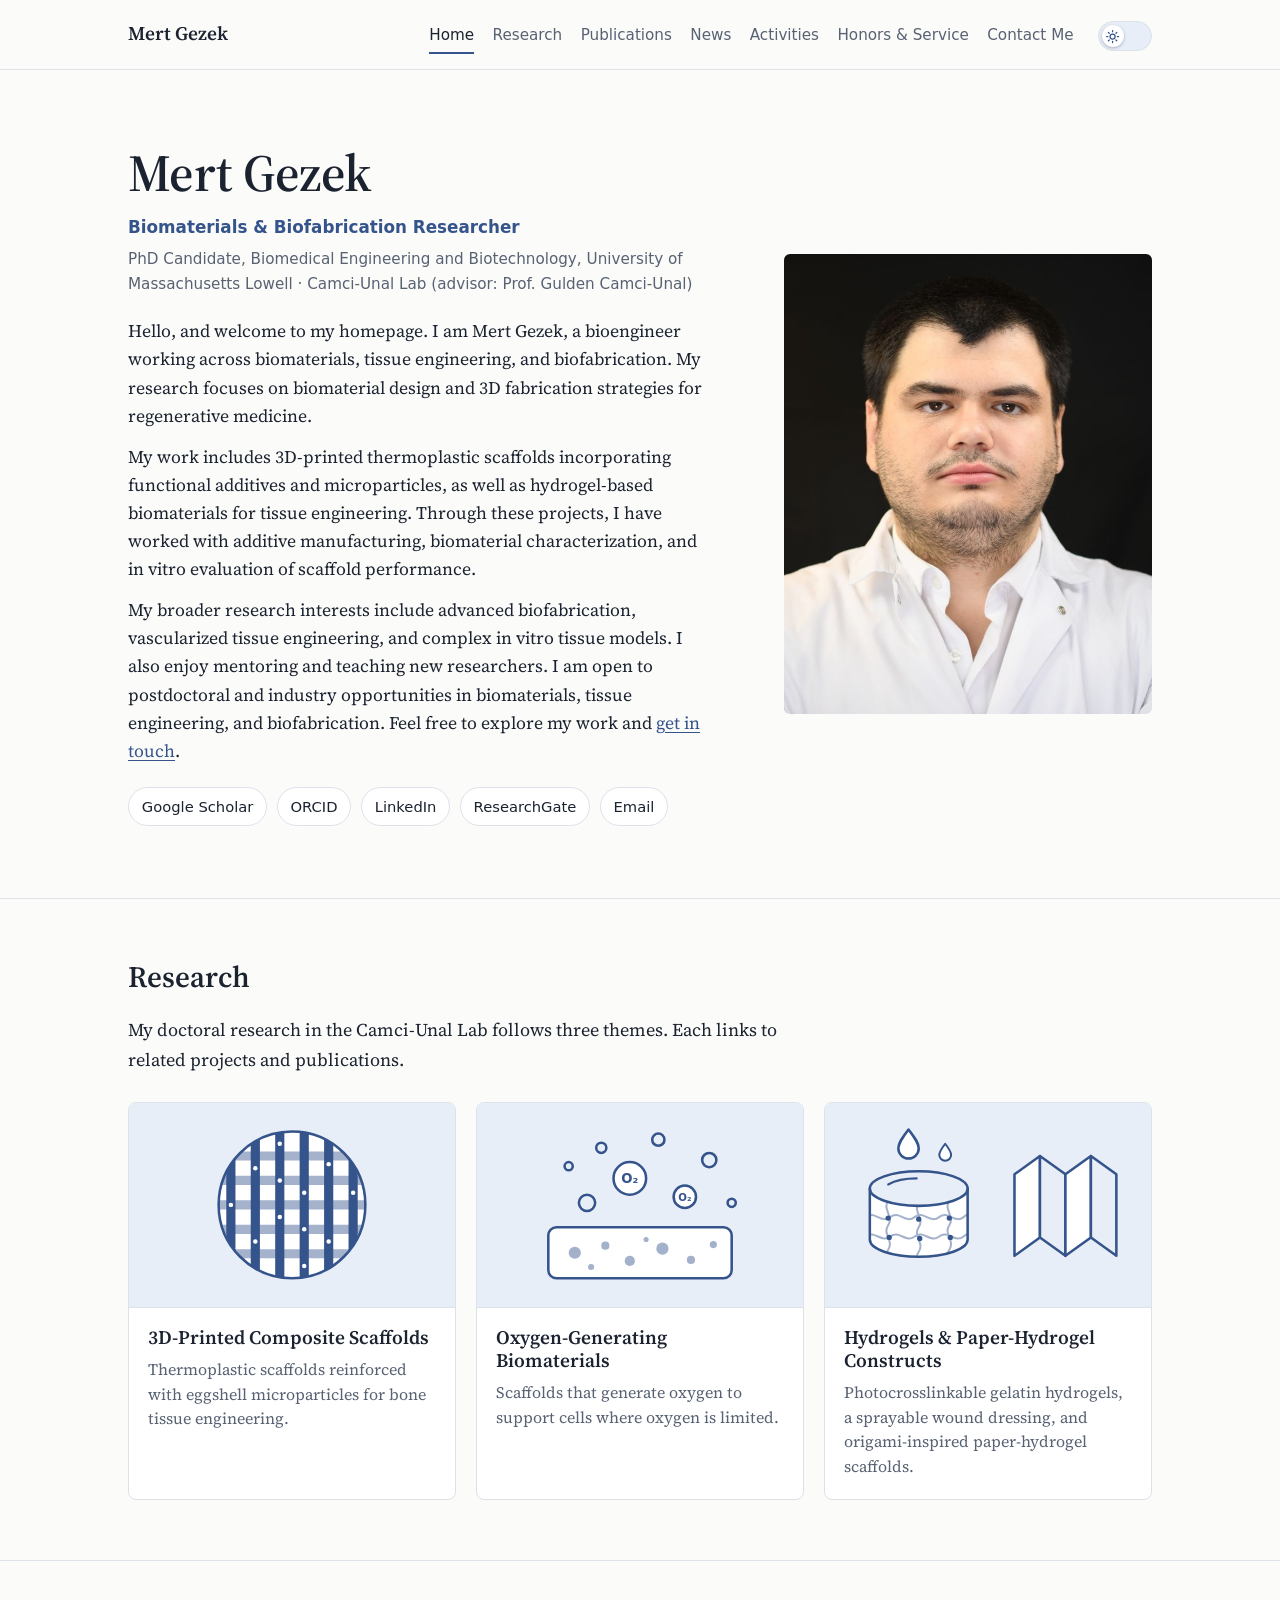
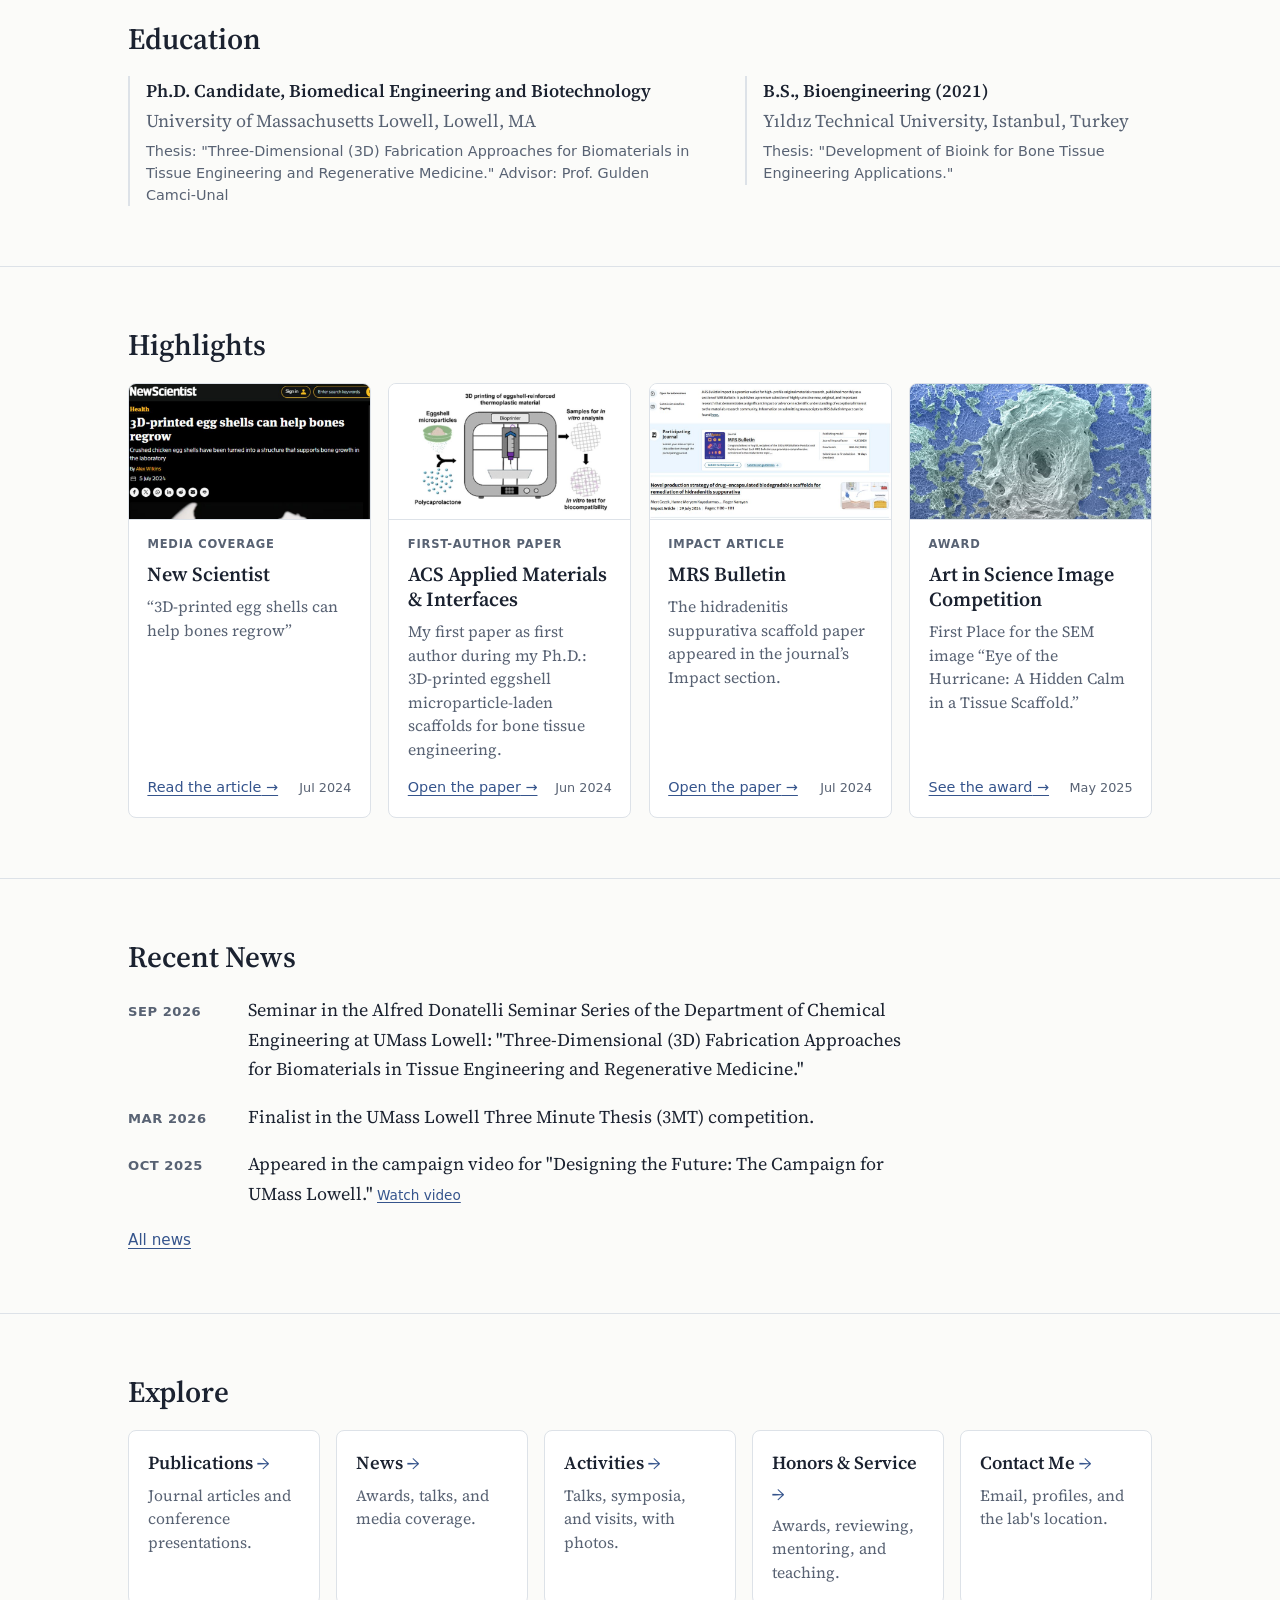
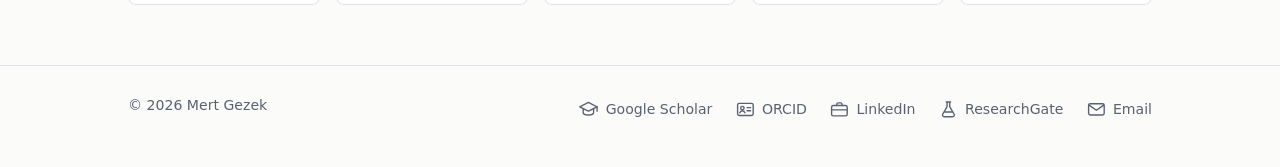
==== commit 0dade49c: "ACS card names the first first-author paper; 3MT link removed; two Activities texts toned down Co-Au" ====
--- a/index.html
+++ b/index.html
@@ -239,7 +239,7 @@
           <div class="highlight-body">
             <p class="highlight-kind">First-author paper</p>
             <h3>ACS Applied Materials &amp; Interfaces</h3>
-            <p>The eggshell scaffold paper passed 1,000 views in under five months.</p>
+            <p>My first paper as first author during my Ph.D.: 3D-printed eggshell microparticle-laden scaffolds for bone tissue engineering.</p>
             <p class="highlight-foot"><a class="highlight-link" href="https://doi.org/10.1021/acsami.4c02800" rel="noopener" aria-label="Open the paper: ACS Applied Materials &amp; Interfaces">Open the paper</a><time datetime="2024-06">Jun 2024</time></p>
           </div>
         </li>
@@ -268,7 +268,7 @@
   <section class="section" aria-labelledby="news-heading">
     <div class="wrap">
       <h2 id="news-heading">Recent News</h2>
-      <ul class="news" data-news="recent"><!--list--><li class="news-item"><time datetime="2026-09">Sep 2026</time><p>Seminar in the Alfred Donatelli Seminar Series of the Department of Chemical Engineering at UMass Lowell: &quot;Three-Dimensional (3D) Fabrication Approaches for Biomaterials in Tissue Engineering and Regenerative Medicine.&quot;</p></li><li class="news-item"><time datetime="2026-03">Mar 2026</time><p>Finalist in the UMass Lowell Three Minute Thesis (3MT) competition. <a class="news-source" href="https://www.uml.edu/graduateschool/3mt/" rel="noopener" aria-label="uml.edu: Finalist in the UMass Lowell Three Minute Thesis (3MT) competition.">uml.edu</a></p></li><li class="news-item"><time datetime="2025-10">Oct 2025</time><p>Appeared in the campaign video for &quot;Designing the Future: The Campaign for UMass Lowell.&quot; <a class="news-source" href="https://players.brightcove.net/1050888038001/HyCjfUA8Z_default/index.html?videoId=6382798544112" rel="noopener" aria-label="Watch video: Appeared in the campaign video for &quot;Designing the Future: The Campaign for UMass Lowell.&quot;">Watch video</a></p></li><!--/list--></ul>
+      <ul class="news" data-news="recent"><!--list--><li class="news-item"><time datetime="2026-09">Sep 2026</time><p>Seminar in the Alfred Donatelli Seminar Series of the Department of Chemical Engineering at UMass Lowell: &quot;Three-Dimensional (3D) Fabrication Approaches for Biomaterials in Tissue Engineering and Regenerative Medicine.&quot;</p></li><li class="news-item"><time datetime="2026-03">Mar 2026</time><p>Finalist in the UMass Lowell Three Minute Thesis (3MT) competition.</p></li><li class="news-item"><time datetime="2025-10">Oct 2025</time><p>Appeared in the campaign video for &quot;Designing the Future: The Campaign for UMass Lowell.&quot; <a class="news-source" href="https://players.brightcove.net/1050888038001/HyCjfUA8Z_default/index.html?videoId=6382798544112" rel="noopener" aria-label="Watch video: Appeared in the campaign video for &quot;Designing the Future: The Campaign for UMass Lowell.&quot;">Watch video</a></p></li><!--/list--></ul>
       <p class="more"><a href="news.html">All news</a></p>
     </div>
   </section>
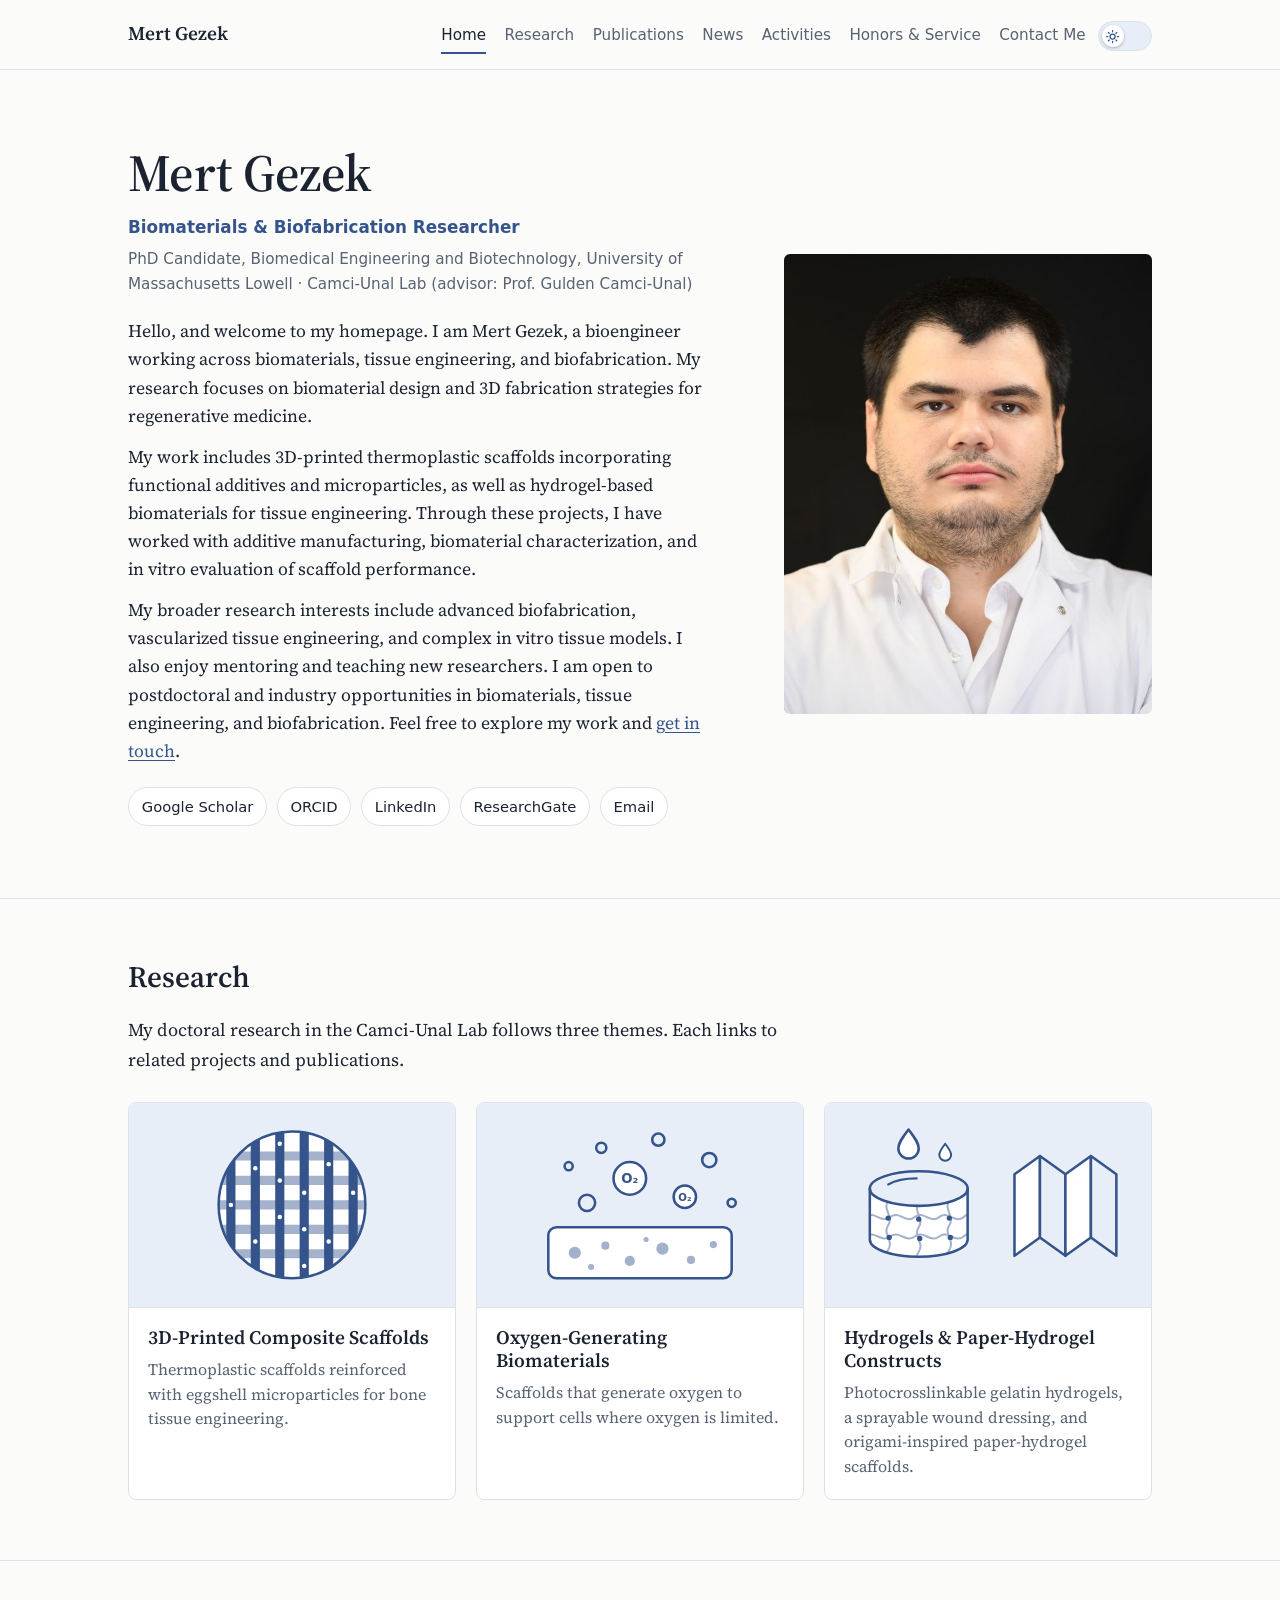
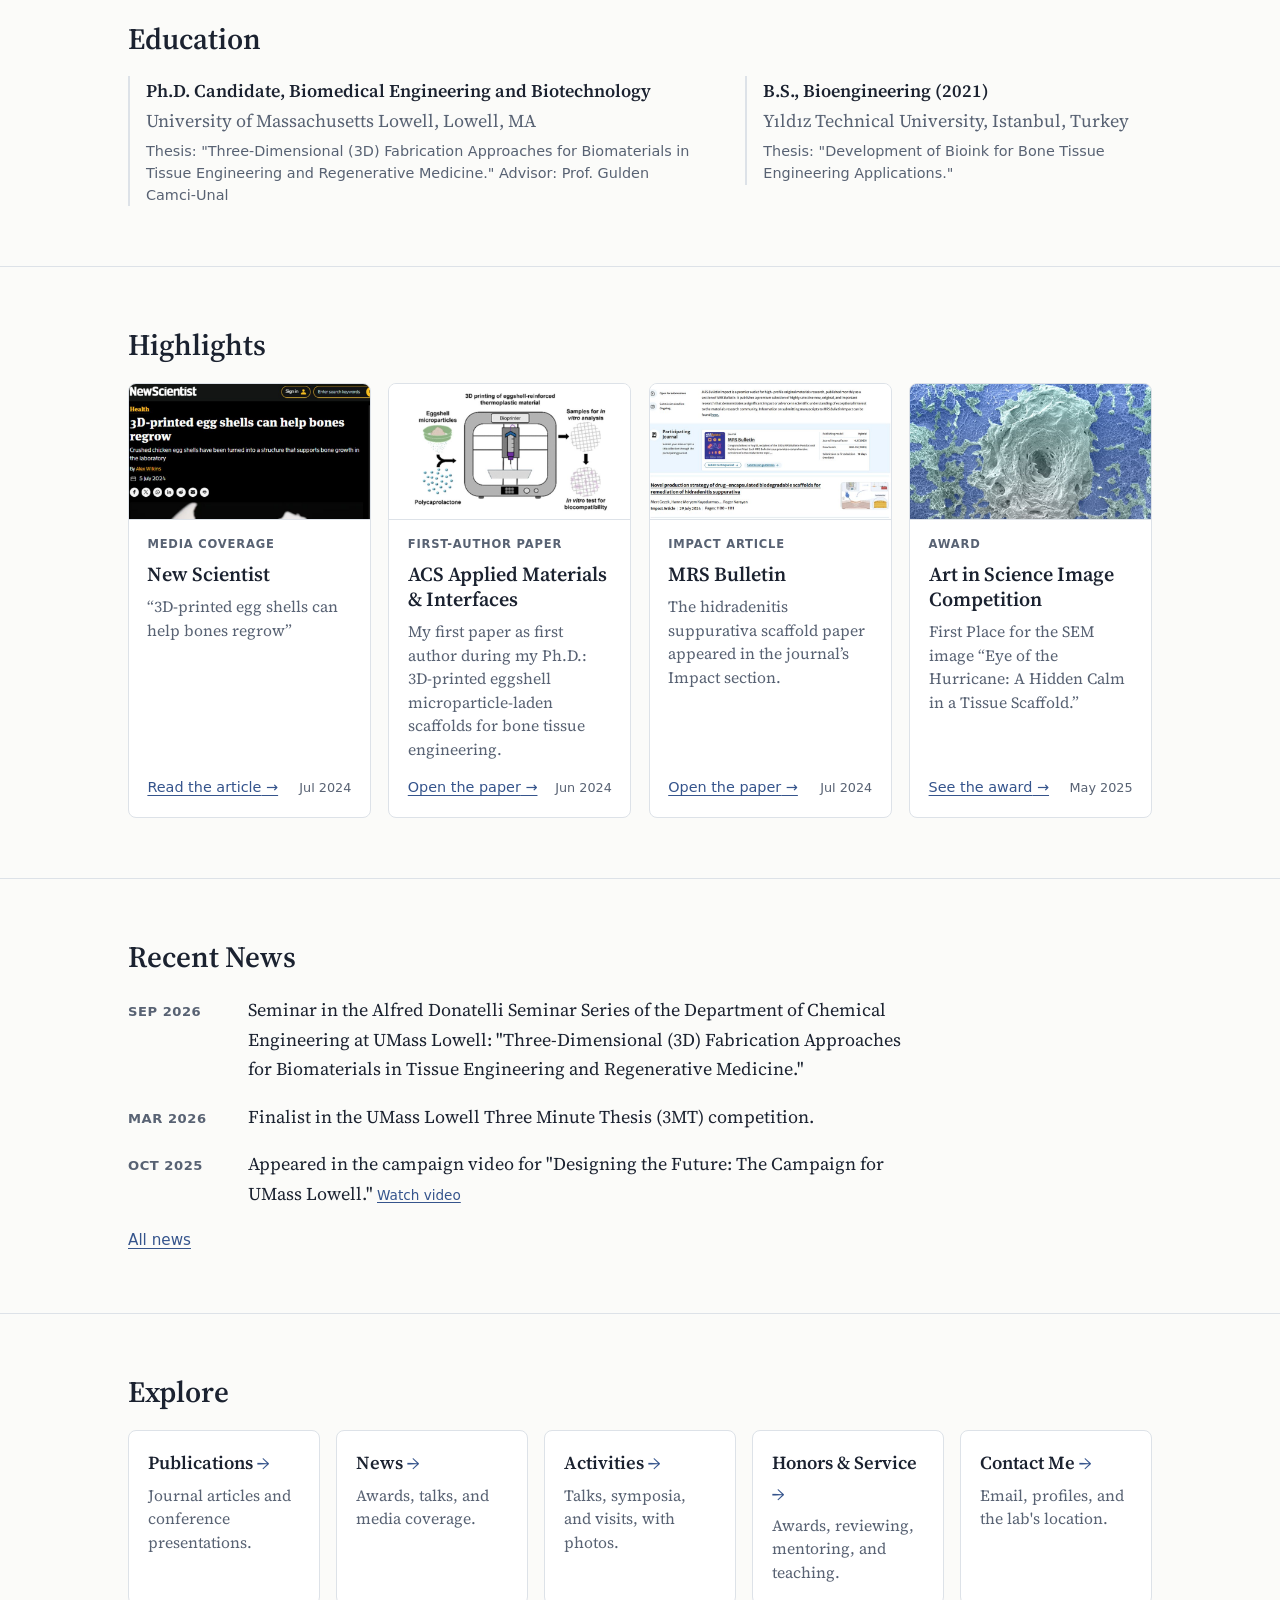
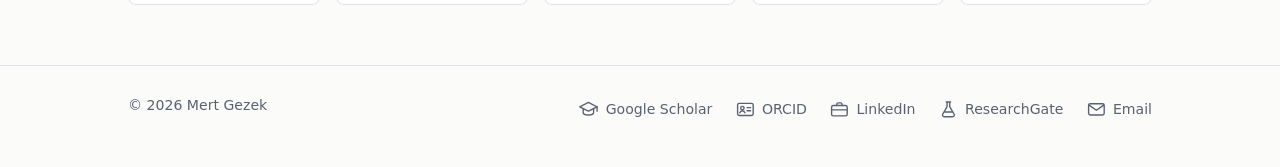
==== commit b26d9469: "Menu button for phones Below 46rem the seven links fold behind a Menu button. Wider screens are unch" ====
--- a/index.html
+++ b/index.html
@@ -68,7 +68,12 @@
 <header class="site-header">
   <div class="wrap">
     <a class="brand" href="index.html">Mert Gezek</a>
-    <nav aria-label="Main">
+    <button class="nav-toggle" type="button" data-nav-toggle aria-expanded="false" aria-controls="site-nav">
+      <svg class="icon-open" viewBox="0 0 24 24" aria-hidden="true" focusable="false"><path d="M4 7h16M4 12h16M4 17h16"/></svg>
+      <svg class="icon-close" viewBox="0 0 24 24" aria-hidden="true" focusable="false"><path d="M6 6l12 12M18 6L6 18"/></svg>
+      <span>Menu</span>
+    </button>
+    <nav id="site-nav" aria-label="Main">
       <ul>
         <li><a href="index.html" aria-current="page">Home</a></li>
         <li><a href="research.html">Research</a></li>
@@ -100,10 +105,10 @@
           <p>My broader research interests include advanced biofabrication, vascularized tissue engineering, and complex in vitro tissue models. I also enjoy mentoring and teaching new researchers. I am open to postdoctoral and industry opportunities in biomaterials, tissue engineering, and biofabrication. Feel free to explore my work and <a href="contact.html">get in touch</a>.</p>
         </div>
         <ul class="profile-links">
-          <li><a href="https://scholar.google.com/citations?user=N5mrTisAAAAJ&hl=en" rel="me noopener">Google Scholar</a></li>
-          <li><a href="https://orcid.org/0000-0003-3191-6735" rel="me noopener">ORCID</a></li>
-          <li><a href="https://www.linkedin.com/in/mertgezek/" rel="me noopener">LinkedIn</a></li>
-          <li><a href="https://www.researchgate.net/profile/Mert-Gezek" rel="me noopener">ResearchGate</a></li>
+          <li><a href="https://scholar.google.com/citations?user=N5mrTisAAAAJ&hl=en" rel="me noopener" target="_blank">Google Scholar</a></li>
+          <li><a href="https://orcid.org/0000-0003-3191-6735" rel="me noopener" target="_blank">ORCID</a></li>
+          <li><a href="https://www.linkedin.com/in/mertgezek/" rel="me noopener" target="_blank">LinkedIn</a></li>
+          <li><a href="https://www.researchgate.net/profile/Mert-Gezek" rel="me noopener" target="_blank">ResearchGate</a></li>
           <li><a href="contact.html" data-email="link" data-user="mertgezek3" data-domain="gmail.com">Email</a></li>
         </ul>
       </div>
@@ -226,39 +231,39 @@
       <h2 id="highlights-heading">Highlights</h2>
       <ul class="highlights">
         <li class="highlight">
-          <a class="highlight-image" href="https://www.newscientist.com/article/2438479-3d-printed-egg-shells-can-help-bones-regrow/" rel="noopener" tabindex="-1" aria-hidden="true"><img src="assets/img/highlight-new-scientist.jpg" width="800" height="450" loading="lazy" alt=""></a>
+          <a class="highlight-image" href="https://www.newscientist.com/article/2438479-3d-printed-egg-shells-can-help-bones-regrow/" rel="noopener" target="_blank" tabindex="-1" aria-hidden="true"><img src="assets/img/highlight-new-scientist.jpg" width="800" height="450" loading="lazy" alt=""></a>
           <div class="highlight-body">
             <p class="highlight-kind">Media coverage</p>
             <h3>New Scientist</h3>
             <p>&ldquo;3D-printed egg shells can help bones regrow&rdquo;</p>
-            <p class="highlight-foot"><a class="highlight-link" href="https://www.newscientist.com/article/2438479-3d-printed-egg-shells-can-help-bones-regrow/" rel="noopener" aria-label="Read the article: New Scientist">Read the article</a><time datetime="2024-07">Jul 2024</time></p>
+            <p class="highlight-foot"><a class="highlight-link" href="https://www.newscientist.com/article/2438479-3d-printed-egg-shells-can-help-bones-regrow/" rel="noopener" target="_blank" aria-label="Read the article: New Scientist">Read the article</a><time datetime="2024-07">Jul 2024</time></p>
           </div>
         </li>
         <li class="highlight">
-          <a class="highlight-image" href="https://doi.org/10.1021/acsami.4c02800" rel="noopener" tabindex="-1" aria-hidden="true"><img src="assets/img/highlight-acs-article.jpg" width="800" height="450" loading="lazy" alt=""></a>
+          <a class="highlight-image" href="https://doi.org/10.1021/acsami.4c02800" rel="noopener" target="_blank" tabindex="-1" aria-hidden="true"><img src="assets/img/highlight-acs-article.jpg" width="800" height="450" loading="lazy" alt=""></a>
           <div class="highlight-body">
             <p class="highlight-kind">First-author paper</p>
             <h3>ACS Applied Materials &amp; Interfaces</h3>
             <p>My first paper as first author during my Ph.D.: 3D-printed eggshell microparticle-laden scaffolds for bone tissue engineering.</p>
-            <p class="highlight-foot"><a class="highlight-link" href="https://doi.org/10.1021/acsami.4c02800" rel="noopener" aria-label="Open the paper: ACS Applied Materials &amp; Interfaces">Open the paper</a><time datetime="2024-06">Jun 2024</time></p>
+            <p class="highlight-foot"><a class="highlight-link" href="https://doi.org/10.1021/acsami.4c02800" rel="noopener" target="_blank" aria-label="Open the paper: ACS Applied Materials &amp; Interfaces">Open the paper</a><time datetime="2024-06">Jun 2024</time></p>
           </div>
         </li>
         <li class="highlight">
-          <a class="highlight-image" href="https://doi.org/10.1557/s43577-024-00756-z" rel="noopener" tabindex="-1" aria-hidden="true"><img src="assets/img/highlight-mrs-bulletin-impact.jpg" width="800" height="450" loading="lazy" alt=""></a>
+          <a class="highlight-image" href="https://doi.org/10.1557/s43577-024-00756-z" rel="noopener" target="_blank" tabindex="-1" aria-hidden="true"><img src="assets/img/highlight-mrs-bulletin-impact.jpg" width="800" height="450" loading="lazy" alt=""></a>
           <div class="highlight-body">
             <p class="highlight-kind">Impact Article</p>
             <h3>MRS Bulletin</h3>
             <p>The hidradenitis suppurativa scaffold paper appeared in the journal&rsquo;s Impact section.</p>
-            <p class="highlight-foot"><a class="highlight-link" href="https://doi.org/10.1557/s43577-024-00756-z" rel="noopener" aria-label="Open the paper: MRS Bulletin">Open the paper</a><time datetime="2024-07">Jul 2024</time></p>
+            <p class="highlight-foot"><a class="highlight-link" href="https://doi.org/10.1557/s43577-024-00756-z" rel="noopener" target="_blank" aria-label="Open the paper: MRS Bulletin">Open the paper</a><time datetime="2024-07">Jul 2024</time></p>
           </div>
         </li>
         <li class="highlight">
-          <a class="highlight-image" href="https://www.uml.edu/research/crf/art-in-science/2025-winners.aspx" rel="noopener" tabindex="-1" aria-hidden="true"><img src="assets/img/highlight-art-in-science.jpg" width="800" height="450" loading="lazy" alt=""></a>
+          <a class="highlight-image" href="https://www.uml.edu/research/crf/art-in-science/2025-winners.aspx" rel="noopener" target="_blank" tabindex="-1" aria-hidden="true"><img src="assets/img/highlight-art-in-science.jpg" width="800" height="450" loading="lazy" alt=""></a>
           <div class="highlight-body">
             <p class="highlight-kind">Award</p>
             <h3>Art in Science Image Competition</h3>
             <p>First Place for the SEM image &ldquo;Eye of the Hurricane: A Hidden Calm in a Tissue Scaffold.&rdquo;</p>
-            <p class="highlight-foot"><a class="highlight-link" href="https://www.uml.edu/research/crf/art-in-science/2025-winners.aspx" rel="noopener" aria-label="See the award: Art in Science Image Competition">See the award</a><time datetime="2025-05">May 2025</time></p>
+            <p class="highlight-foot"><a class="highlight-link" href="https://www.uml.edu/research/crf/art-in-science/2025-winners.aspx" rel="noopener" target="_blank" aria-label="See the award: Art in Science Image Competition">See the award</a><time datetime="2025-05">May 2025</time></p>
           </div>
         </li>
       </ul>
@@ -268,7 +273,7 @@
   <section class="section" aria-labelledby="news-heading">
     <div class="wrap">
       <h2 id="news-heading">Recent News</h2>
-      <ul class="news" data-news="recent"><!--list--><li class="news-item"><time datetime="2026-09">Sep 2026</time><p>Seminar in the Alfred Donatelli Seminar Series of the Department of Chemical Engineering at UMass Lowell: &quot;Three-Dimensional (3D) Fabrication Approaches for Biomaterials in Tissue Engineering and Regenerative Medicine.&quot;</p></li><li class="news-item"><time datetime="2026-03">Mar 2026</time><p>Finalist in the UMass Lowell Three Minute Thesis (3MT) competition.</p></li><li class="news-item"><time datetime="2025-10">Oct 2025</time><p>Appeared in the campaign video for &quot;Designing the Future: The Campaign for UMass Lowell.&quot; <a class="news-source" href="https://players.brightcove.net/1050888038001/HyCjfUA8Z_default/index.html?videoId=6382798544112" rel="noopener" aria-label="Watch video: Appeared in the campaign video for &quot;Designing the Future: The Campaign for UMass Lowell.&quot;">Watch video</a></p></li><!--/list--></ul>
+      <ul class="news" data-news="recent"><!--list--><li class="news-item"><time datetime="2026-09">Sep 2026</time><p>Seminar in the Alfred Donatelli Seminar Series of the Department of Chemical Engineering at UMass Lowell: &quot;Three-Dimensional (3D) Fabrication Approaches for Biomaterials in Tissue Engineering and Regenerative Medicine.&quot;</p></li><li class="news-item"><time datetime="2026-03">Mar 2026</time><p>Finalist in the UMass Lowell Three Minute Thesis (3MT) competition.</p></li><li class="news-item"><time datetime="2025-10">Oct 2025</time><p>Appeared in the campaign video for &quot;Designing the Future: The Campaign for UMass Lowell.&quot; <a class="news-source" href="https://players.brightcove.net/1050888038001/HyCjfUA8Z_default/index.html?videoId=6382798544112" rel="noopener" target="_blank" aria-label="Watch video: Appeared in the campaign video for &quot;Designing the Future: The Campaign for UMass Lowell.&quot;">Watch video</a></p></li><!--/list--></ul>
       <p class="more"><a href="news.html">All news</a></p>
     </div>
   </section>
@@ -290,10 +295,10 @@
   <div class="wrap">
     <p>&copy; 2026 Mert Gezek</p>
     <ul class="footer-links">
-      <li><a href="https://scholar.google.com/citations?user=N5mrTisAAAAJ&hl=en" rel="me noopener"><svg class="icon" viewBox="0 0 24 24" aria-hidden="true" focusable="false"><path d="M2 9l10-5 10 5-10 5z"/><path d="M6 11.5V16c0 1.2 2.7 2.5 6 2.5s6-1.3 6-2.5v-4.5"/><path d="M22 9v5"/></svg><span>Google Scholar</span></a></li>
-      <li><a href="https://orcid.org/0000-0003-3191-6735" rel="me noopener"><svg class="icon" viewBox="0 0 24 24" aria-hidden="true" focusable="false"><rect x="3" y="5" width="18" height="14" rx="2"/><circle cx="8.5" cy="10.5" r="2"/><path d="M5.5 16c.6-1.6 1.7-2.4 3-2.4s2.4.8 3 2.4M14 10h4M14 13.5h4"/></svg><span>ORCID</span></a></li>
-      <li><a href="https://www.linkedin.com/in/mertgezek/" rel="me noopener"><svg class="icon" viewBox="0 0 24 24" aria-hidden="true" focusable="false"><rect x="3" y="7.5" width="18" height="12" rx="2"/><path d="M9 7.5V6a1.5 1.5 0 0 1 1.5-1.5h3A1.5 1.5 0 0 1 15 6v1.5M3 12.5h18"/></svg><span>LinkedIn</span></a></li>
-      <li><a href="https://www.researchgate.net/profile/Mert-Gezek" rel="me noopener"><svg class="icon" viewBox="0 0 24 24" aria-hidden="true" focusable="false"><path d="M9.5 3.5h5M10.5 3.5v5.2L5.4 17.6A2 2 0 0 0 7.1 20.5h9.8a2 2 0 0 0 1.7-2.9L13.5 8.7V3.5M8 15h8"/></svg><span>ResearchGate</span></a></li>
+      <li><a href="https://scholar.google.com/citations?user=N5mrTisAAAAJ&hl=en" rel="me noopener" target="_blank"><svg class="icon" viewBox="0 0 24 24" aria-hidden="true" focusable="false"><path d="M2 9l10-5 10 5-10 5z"/><path d="M6 11.5V16c0 1.2 2.7 2.5 6 2.5s6-1.3 6-2.5v-4.5"/><path d="M22 9v5"/></svg><span>Google Scholar</span></a></li>
+      <li><a href="https://orcid.org/0000-0003-3191-6735" rel="me noopener" target="_blank"><svg class="icon" viewBox="0 0 24 24" aria-hidden="true" focusable="false"><rect x="3" y="5" width="18" height="14" rx="2"/><circle cx="8.5" cy="10.5" r="2"/><path d="M5.5 16c.6-1.6 1.7-2.4 3-2.4s2.4.8 3 2.4M14 10h4M14 13.5h4"/></svg><span>ORCID</span></a></li>
+      <li><a href="https://www.linkedin.com/in/mertgezek/" rel="me noopener" target="_blank"><svg class="icon" viewBox="0 0 24 24" aria-hidden="true" focusable="false"><rect x="3" y="7.5" width="18" height="12" rx="2"/><path d="M9 7.5V6a1.5 1.5 0 0 1 1.5-1.5h3A1.5 1.5 0 0 1 15 6v1.5M3 12.5h18"/></svg><span>LinkedIn</span></a></li>
+      <li><a href="https://www.researchgate.net/profile/Mert-Gezek" rel="me noopener" target="_blank"><svg class="icon" viewBox="0 0 24 24" aria-hidden="true" focusable="false"><path d="M9.5 3.5h5M10.5 3.5v5.2L5.4 17.6A2 2 0 0 0 7.1 20.5h9.8a2 2 0 0 0 1.7-2.9L13.5 8.7V3.5M8 15h8"/></svg><span>ResearchGate</span></a></li>
       <li><a href="contact.html" data-email="link" data-user="mertgezek3" data-domain="gmail.com"><svg class="icon" viewBox="0 0 24 24" aria-hidden="true" focusable="false"><rect x="3" y="5.5" width="18" height="13" rx="2"/><path d="M3.5 7l8.5 6 8.5-6"/></svg><span>Email</span></a></li>
     </ul>
   </div>
--- a/assets/css/style.css
+++ b/assets/css/style.css
@@ -165,12 +165,13 @@
   flex-wrap: wrap;
   align-items: baseline;
   justify-content: space-between;
-  gap: 0.25rem 1.5rem;
+  gap: 0.25rem 0.75rem;
   padding-top: 1.1rem;
   padding-bottom: 0.9rem;
 }
 
 .brand {
+  margin-right: auto;
   font-family: var(--serif);
   font-weight: 600;
   font-size: 1.2rem;
@@ -208,6 +209,91 @@
 .site-header nav {
   order: 3;
   flex-basis: 100%;
+}
+
+/* Menu button, phones only. theme.js puts "has-js" on <html>; without the
+   script the button never shows and the links stay visible as before. */
+.nav-toggle {
+  display: none;
+  order: 2;
+  align-self: center;
+  align-items: center;
+  gap: 0.4rem;
+  height: 1.9rem;
+  padding: 0 0.7rem 0 0.55rem;
+  border: 1px solid var(--line);
+  border-radius: 999px;
+  background: var(--surface);
+  color: var(--text);
+  font-family: var(--sans);
+  font-size: 0.85rem;
+  font-weight: 600;
+  cursor: pointer;
+}
+
+.nav-toggle:hover {
+  border-color: var(--muted);
+}
+
+.nav-toggle svg {
+  width: 1.05rem;
+  height: 1.05rem;
+  fill: none;
+  stroke: currentColor;
+  stroke-width: 2;
+  stroke-linecap: round;
+}
+
+.nav-toggle .icon-close,
+.nav-toggle[aria-expanded="true"] .icon-open {
+  display: none;
+}
+
+.nav-toggle[aria-expanded="true"] .icon-close {
+  display: block;
+}
+
+@media (max-width: 45.99rem) {
+  .has-js .nav-toggle {
+    display: inline-flex;
+  }
+
+  .has-js .theme-toggle {
+    order: 1;
+  }
+
+  .has-js .site-header nav {
+    display: none;
+  }
+
+  .has-js .site-header.nav-open nav {
+    display: block;
+    padding-top: 0.6rem;
+  }
+
+  .has-js .site-header nav ul {
+    flex-direction: column;
+    flex-wrap: nowrap;
+    gap: 0;
+  }
+
+  .has-js .site-header nav a {
+    display: block;
+    padding: 0.7rem 0.1rem;
+    font-size: 1.02rem;
+    border-bottom: 1px solid var(--line);
+  }
+
+  .has-js .site-header nav li:last-child a {
+    border-bottom-color: transparent;
+  }
+
+  .has-js .site-header nav a[aria-current="page"] {
+    border-bottom-color: var(--line);
+    font-weight: 600;
+    box-shadow: inset 3px 0 0 var(--accent);
+    padding-left: 0.75rem;
+  }
 }
 
 /* Mode switch: a small sliding switch. Knob on the left with a sun in light
@@ -664,6 +750,10 @@
   margin-top: 1.75rem;
 }
 
+.group > h3 {
+  margin-bottom: 0.75rem;
+}
+
 /* Education on the home page */
 
 .edu {
@@ -1201,6 +1291,20 @@
   color: var(--muted);
 }
 
+.head-actions {
+  margin: 1.1rem 0 0.75rem;
+}
+
+.head-actions .button {
+  padding: 0.45rem 0.95rem;
+  font-size: 0.9rem;
+}
+
+.head-actions .icon {
+  width: 1.2rem;
+  height: 1.2rem;
+}
+
 .notfound {
   padding: 5rem 0;
 }
@@ -1340,7 +1444,7 @@
 .reveal-on main > .section > .wrap {
   opacity: 0;
   transform: translateY(14px);
-  transition: opacity 0.55s ease, transform 0.55s ease;
+  transition: opacity 0.4s ease, transform 0.4s ease;
 }
 
 .reveal-on main > .section.is-visible > .wrap {
@@ -1358,6 +1462,7 @@
 @media print {
   .site-header nav,
   .theme-toggle,
+  .nav-toggle,
   .skip,
   .profile-links {
     display: none;
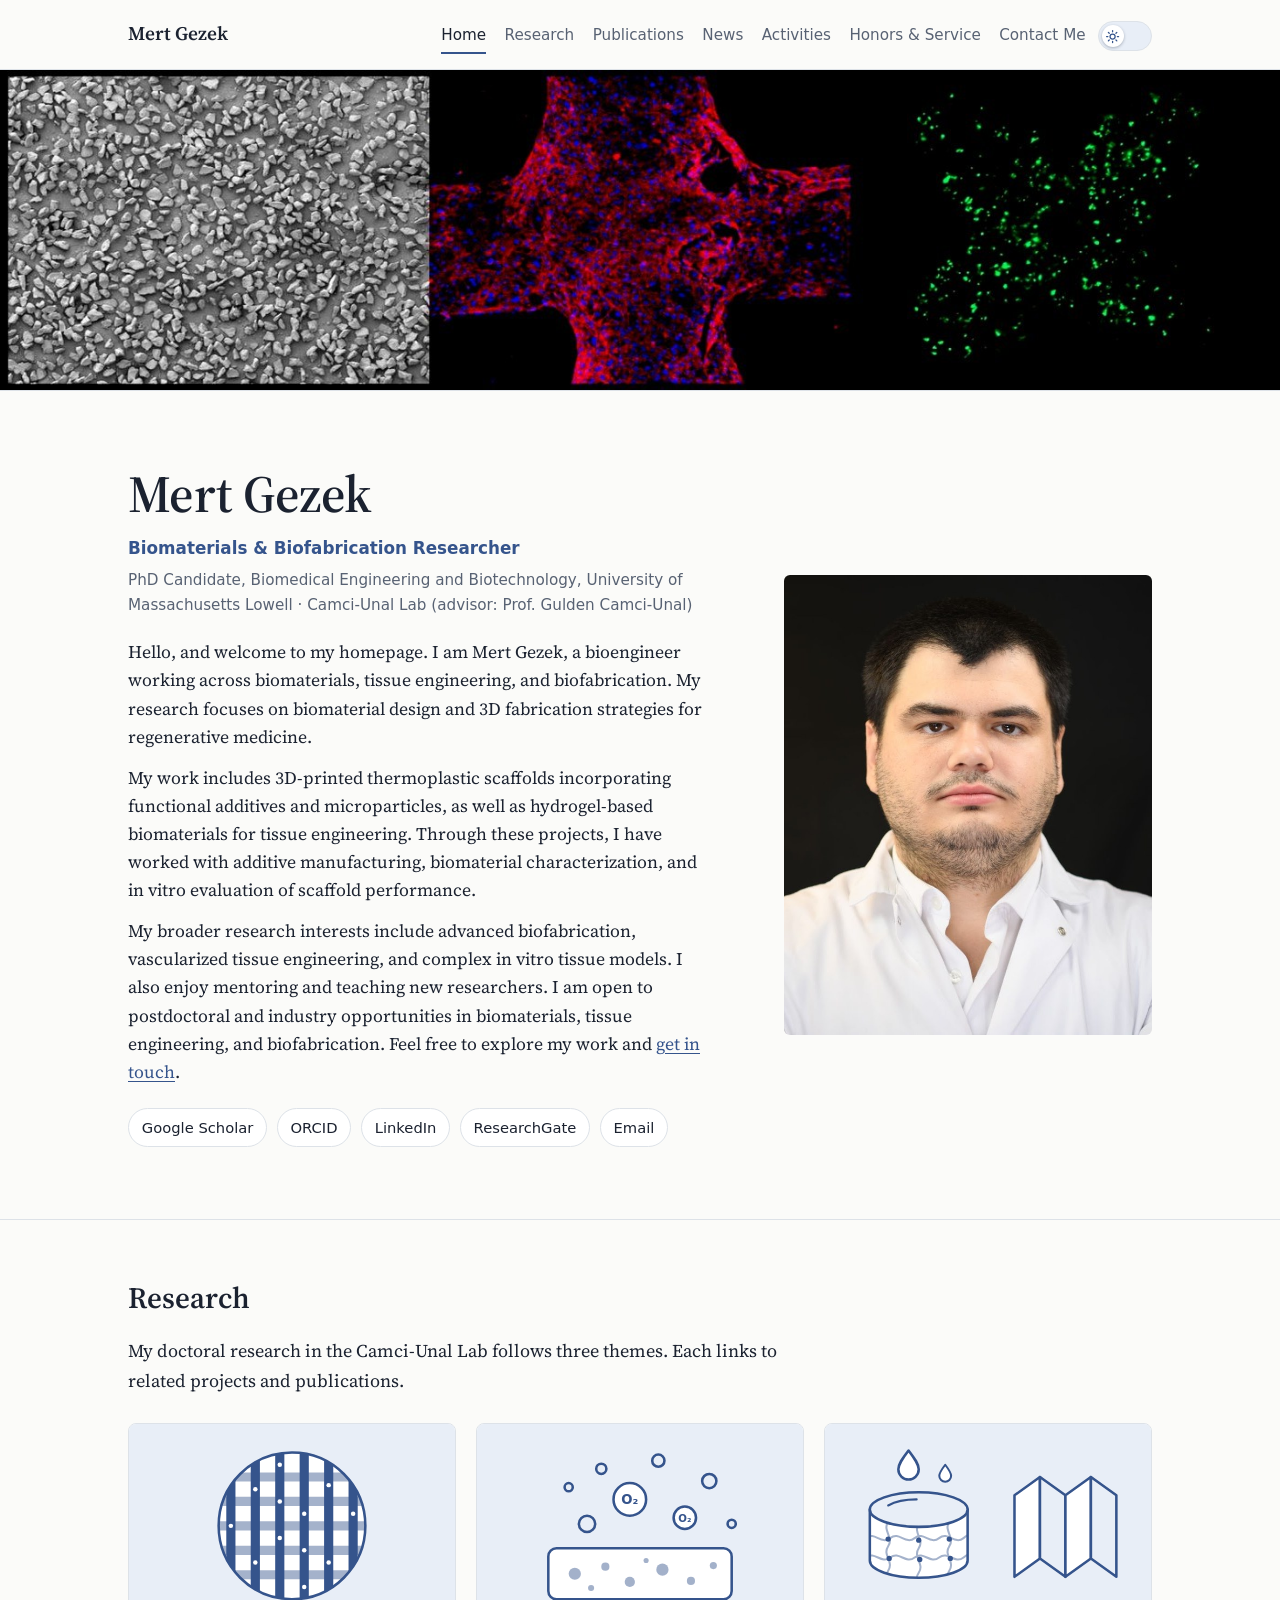
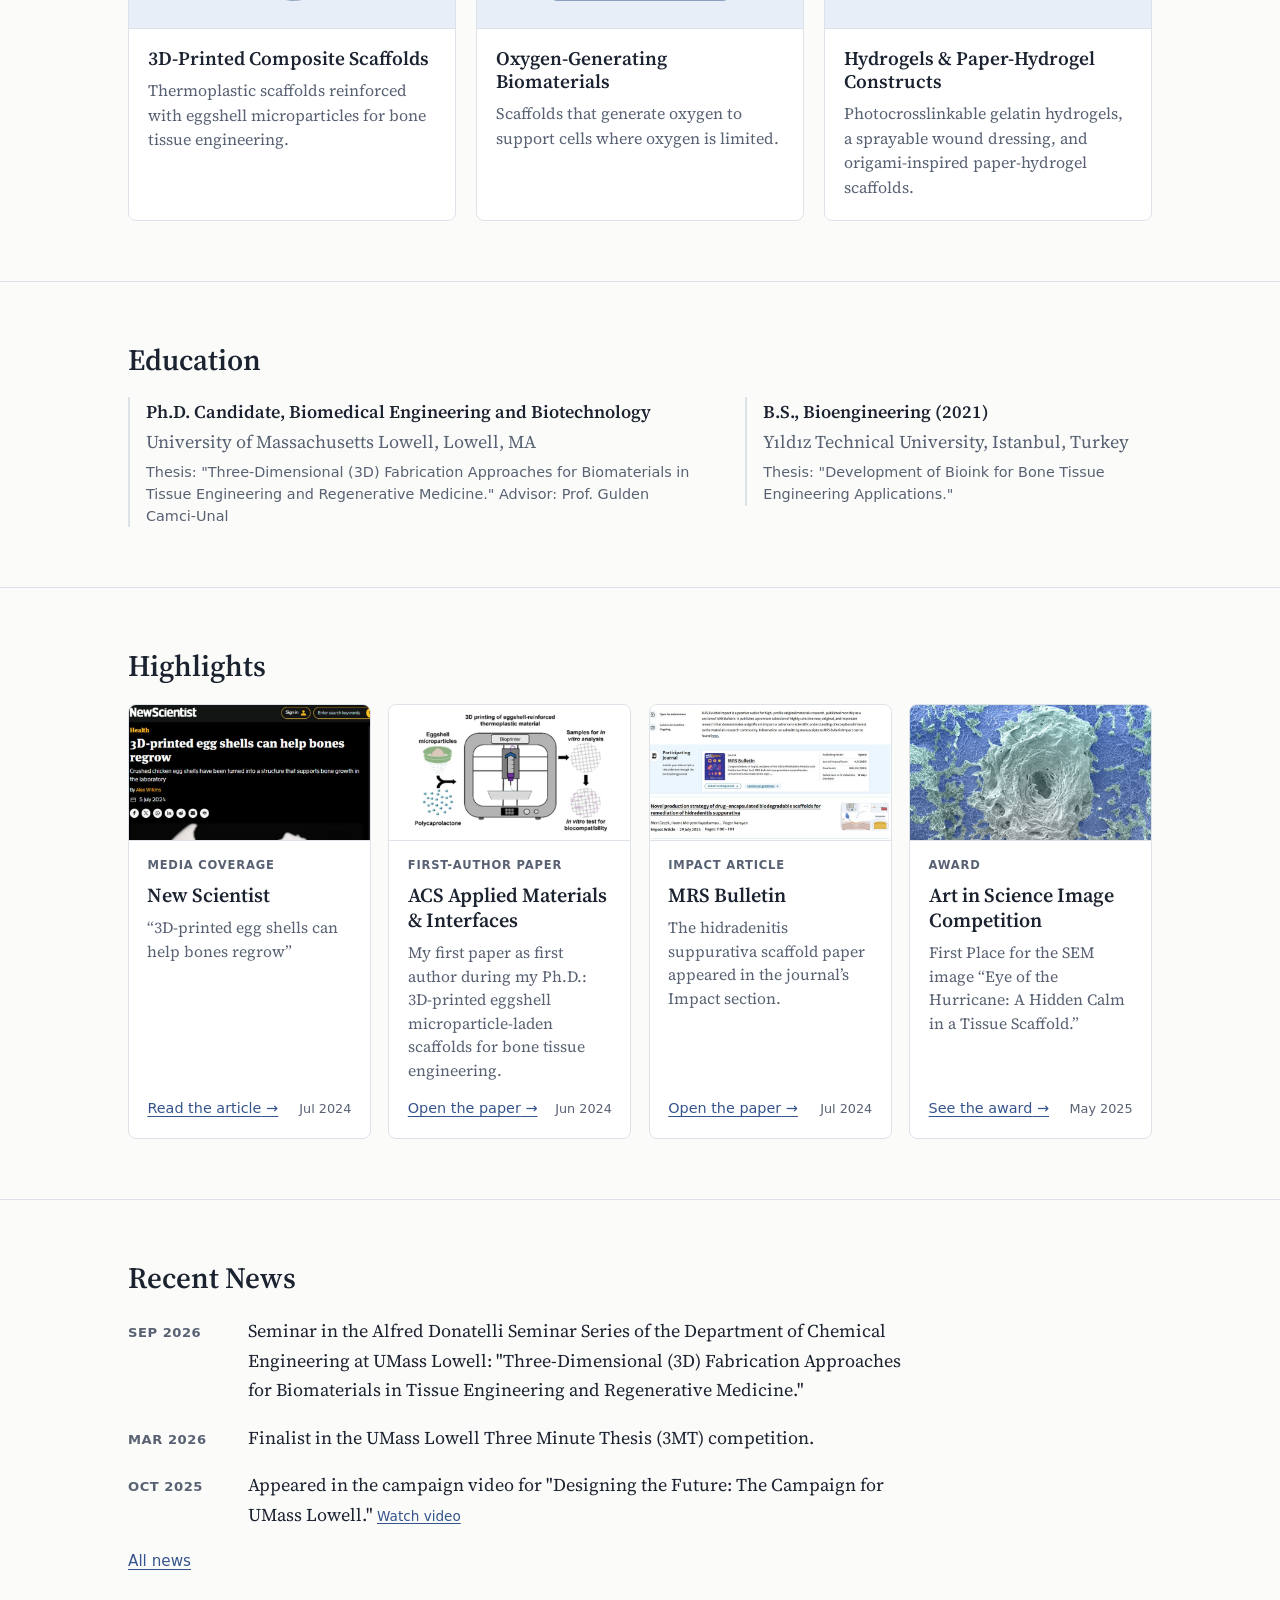
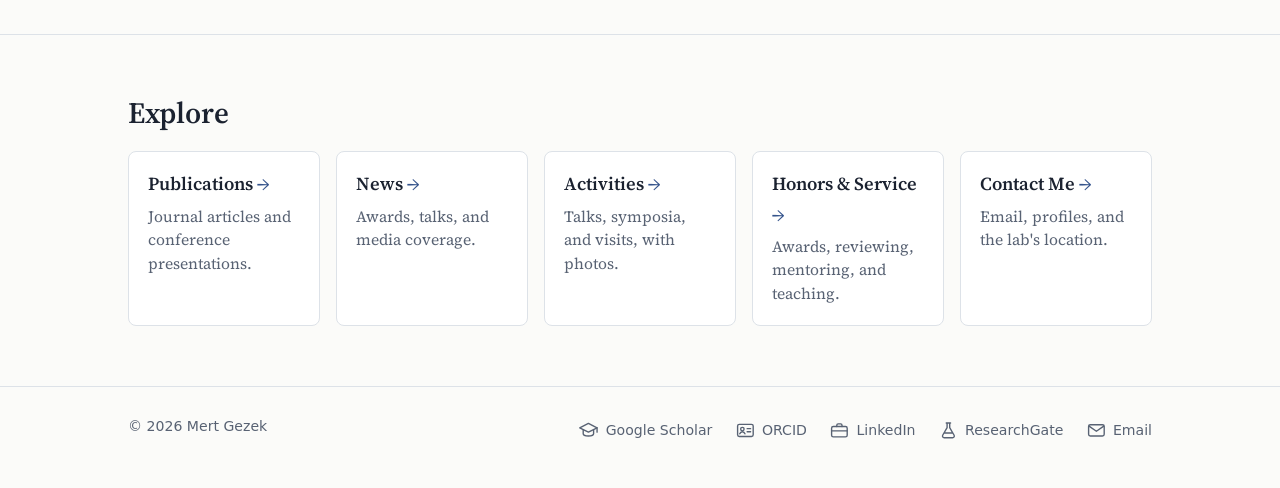
==== commit 4395bd37: "Home: banner with microscopy images at the top Co-Authored-By: Claude Opus 5.5 <noreply@anthropic.co" ====
--- a/index.html
+++ b/index.html
@@ -93,6 +93,9 @@
   </div>
 </header>
 <main id="main">
+  <div class="banner">
+    <img src="assets/img/research-banner.jpg" width="1400" height="350" alt="Three microscopy images from Mert Gezek's research: a scanning electron micrograph of particles and two fluorescence micrographs.">
+  </div>
   <section class="hero">
     <div class="wrap">
       <div class="hero-text">
--- a/assets/css/style.css
+++ b/assets/css/style.css
@@ -403,6 +403,21 @@
   margin: 0 0 0.6rem;
 }
 
+/* Banner at the top of Home: one picture on a black band */
+
+.banner {
+  background: #000;
+  border-bottom: 1px solid var(--line);
+}
+
+.banner img {
+  display: block;
+  width: 100%;
+  max-width: 87.5rem;
+  height: auto;
+  margin: 0 auto;
+}
+
 /* Hero */
 
 .hero {
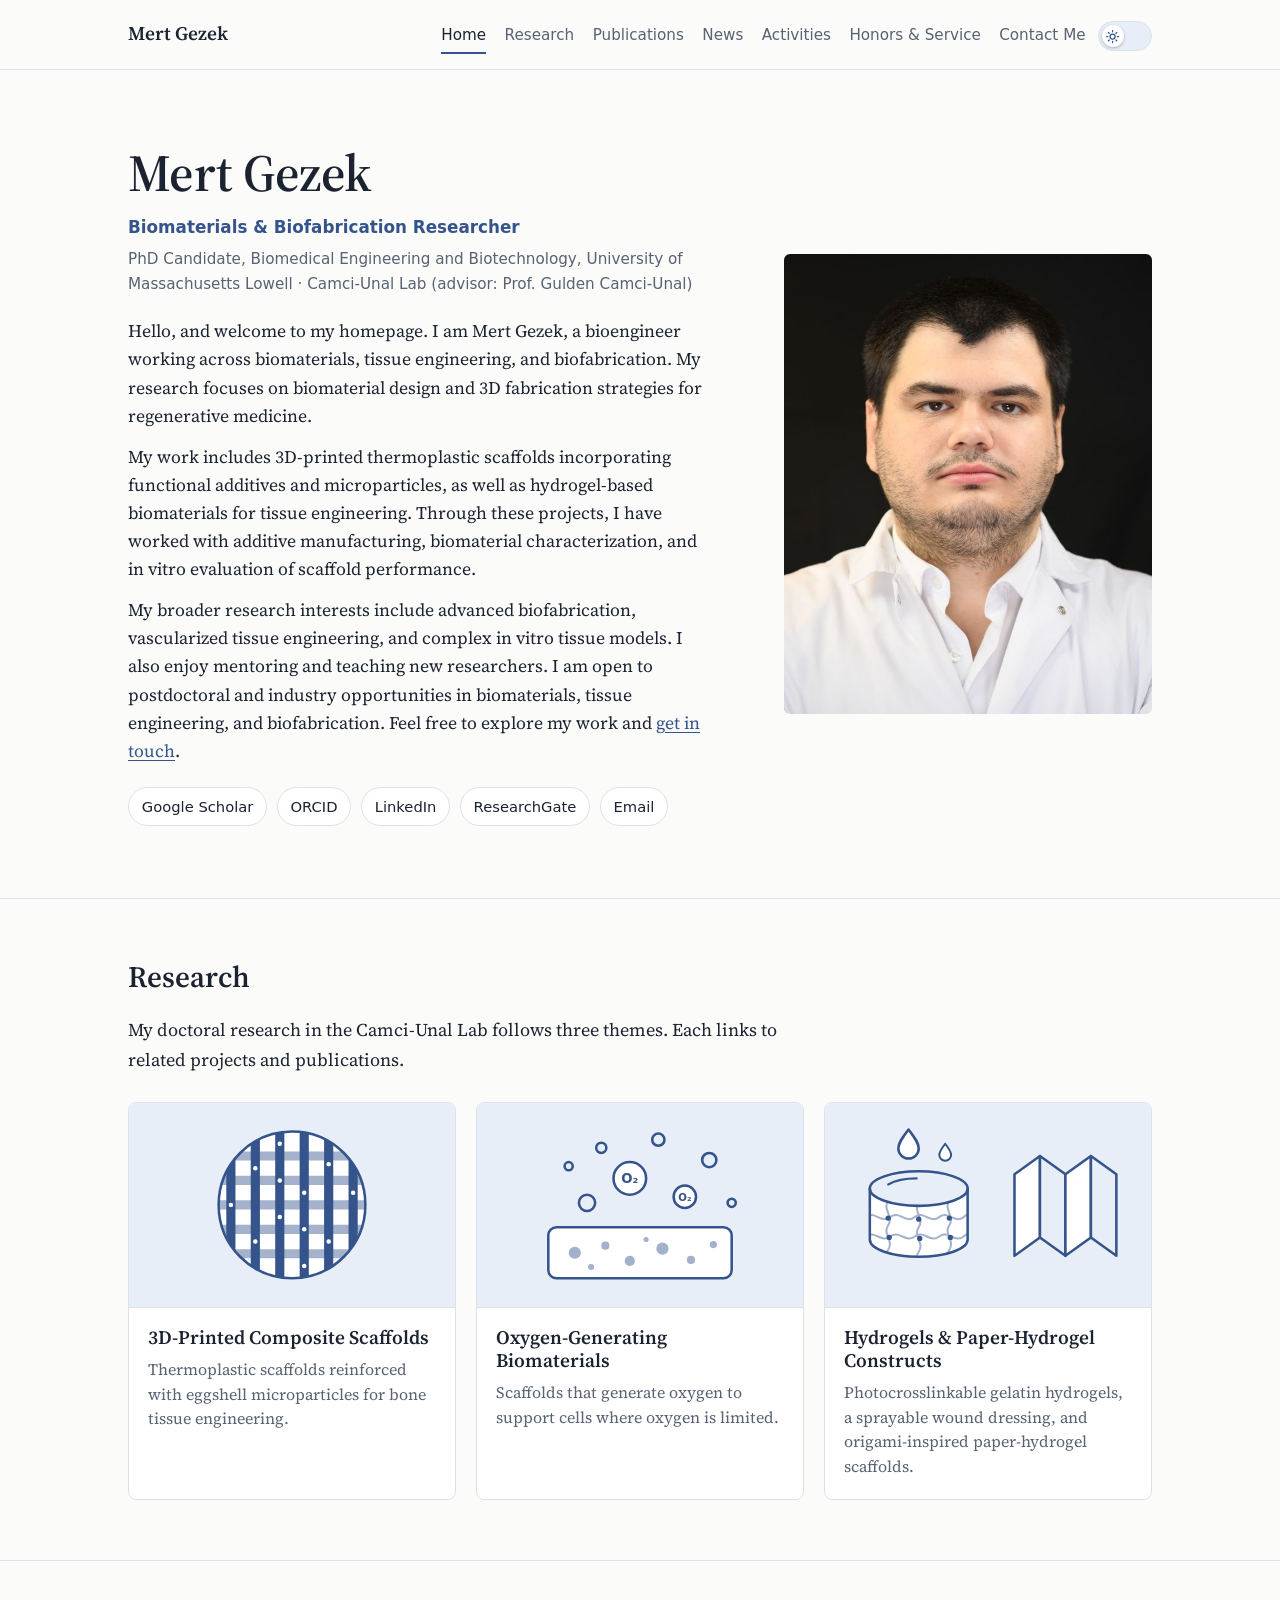
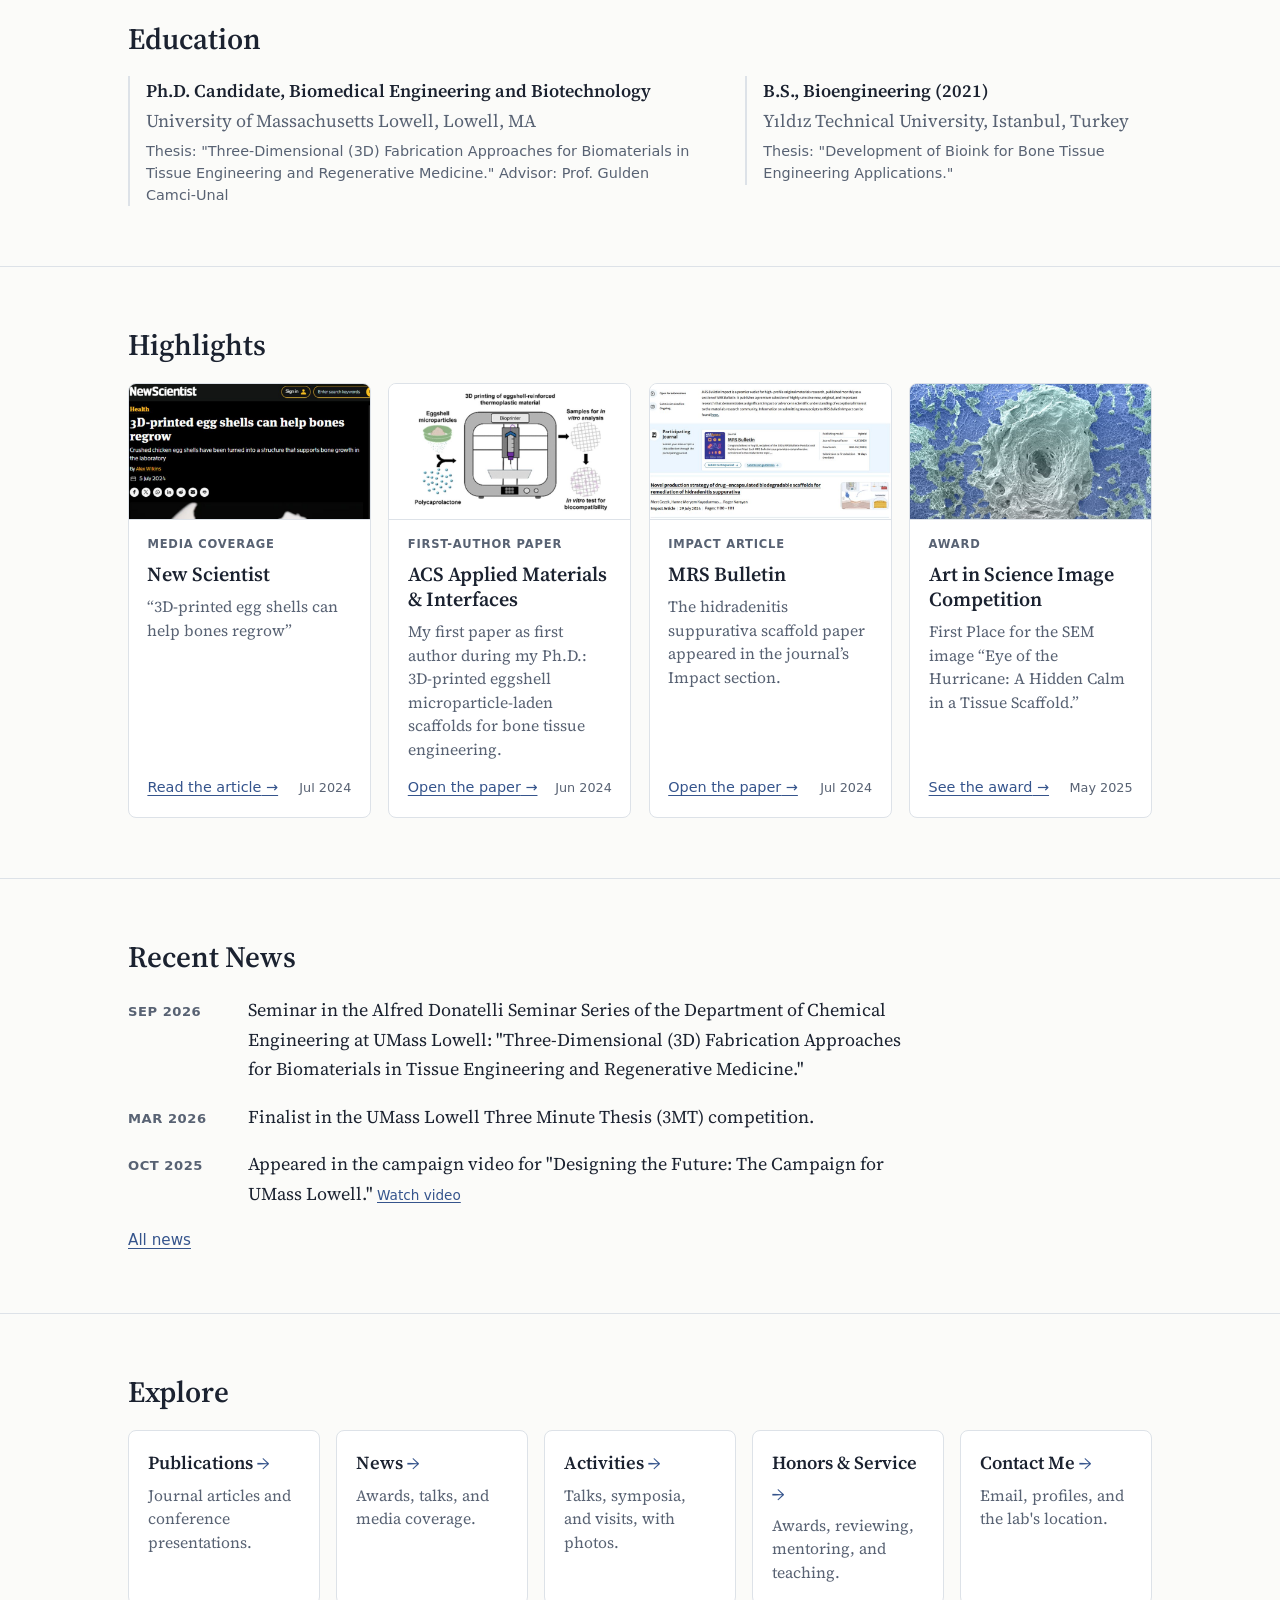
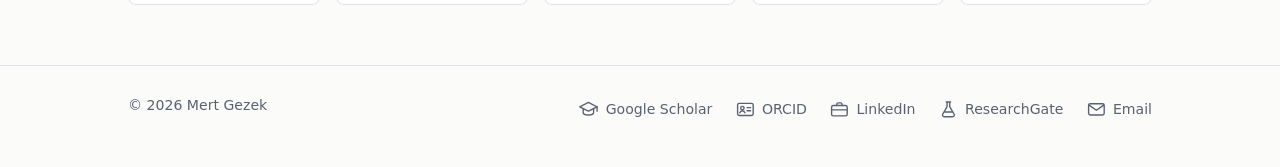
==== commit ba819dad: "Banner moves from Home to the page titles of the inner pages Co-Authored-By: Claude Opus 5.5 <norepl" ====
--- a/index.html
+++ b/index.html
@@ -93,9 +93,6 @@
   </div>
 </header>
 <main id="main">
-  <div class="banner">
-    <img src="assets/img/research-banner.jpg" width="1400" height="350" alt="Three microscopy images from Mert Gezek's research: a scanning electron micrograph of particles and two fluorescence micrographs.">
-  </div>
   <section class="hero">
     <div class="wrap">
       <div class="hero-text">
--- a/assets/css/style.css
+++ b/assets/css/style.css
@@ -405,19 +405,6 @@
 
 /* Banner at the top of Home: one picture on a black band */
 
-.banner {
-  background: #000;
-  border-bottom: 1px solid var(--line);
-}
-
-.banner img {
-  display: block;
-  width: 100%;
-  max-width: 87.5rem;
-  height: auto;
-  margin: 0 auto;
-}
-
 /* Hero */
 
 .hero {
@@ -1296,14 +1283,26 @@
   stroke-linejoin: round;
 }
 
+/* The band behind the page titles: Mert's own micrographs, darkened so that
+   the white title stays readable. Same in the light and the dark mode. */
 .page-head {
-  padding: 2.5rem 0 0.5rem;
+  padding: 3.5rem 0 3.25rem;
+  background:
+    linear-gradient(rgba(6, 10, 20, 0.58), rgba(6, 10, 20, 0.7)),
+    #05070d url("../img/research-banner.jpg") center / cover no-repeat;
+  color: #fff;
+}
+
+.page-head h1 {
+  color: #fff;
+  text-shadow: 0 1px 12px rgba(0, 0, 0, 0.55);
 }
 
 .page-head p {
   margin: 0.9rem 0 0;
   max-width: 44rem;
-  color: var(--muted);
+  color: #e6eaf2;
+  text-shadow: 0 1px 8px rgba(0, 0, 0, 0.6);
 }
 
 .head-actions {
@@ -1488,6 +1487,17 @@
     color: #000;
   }
 
+  .page-head {
+    padding: 1.5rem 0 0.5rem;
+    background: none;
+  }
+
+  .page-head h1,
+  .page-head p {
+    color: #000;
+    text-shadow: none;
+  }
+
   .reveal-on main > .section > .wrap {
     opacity: 1;
     transform: none;
